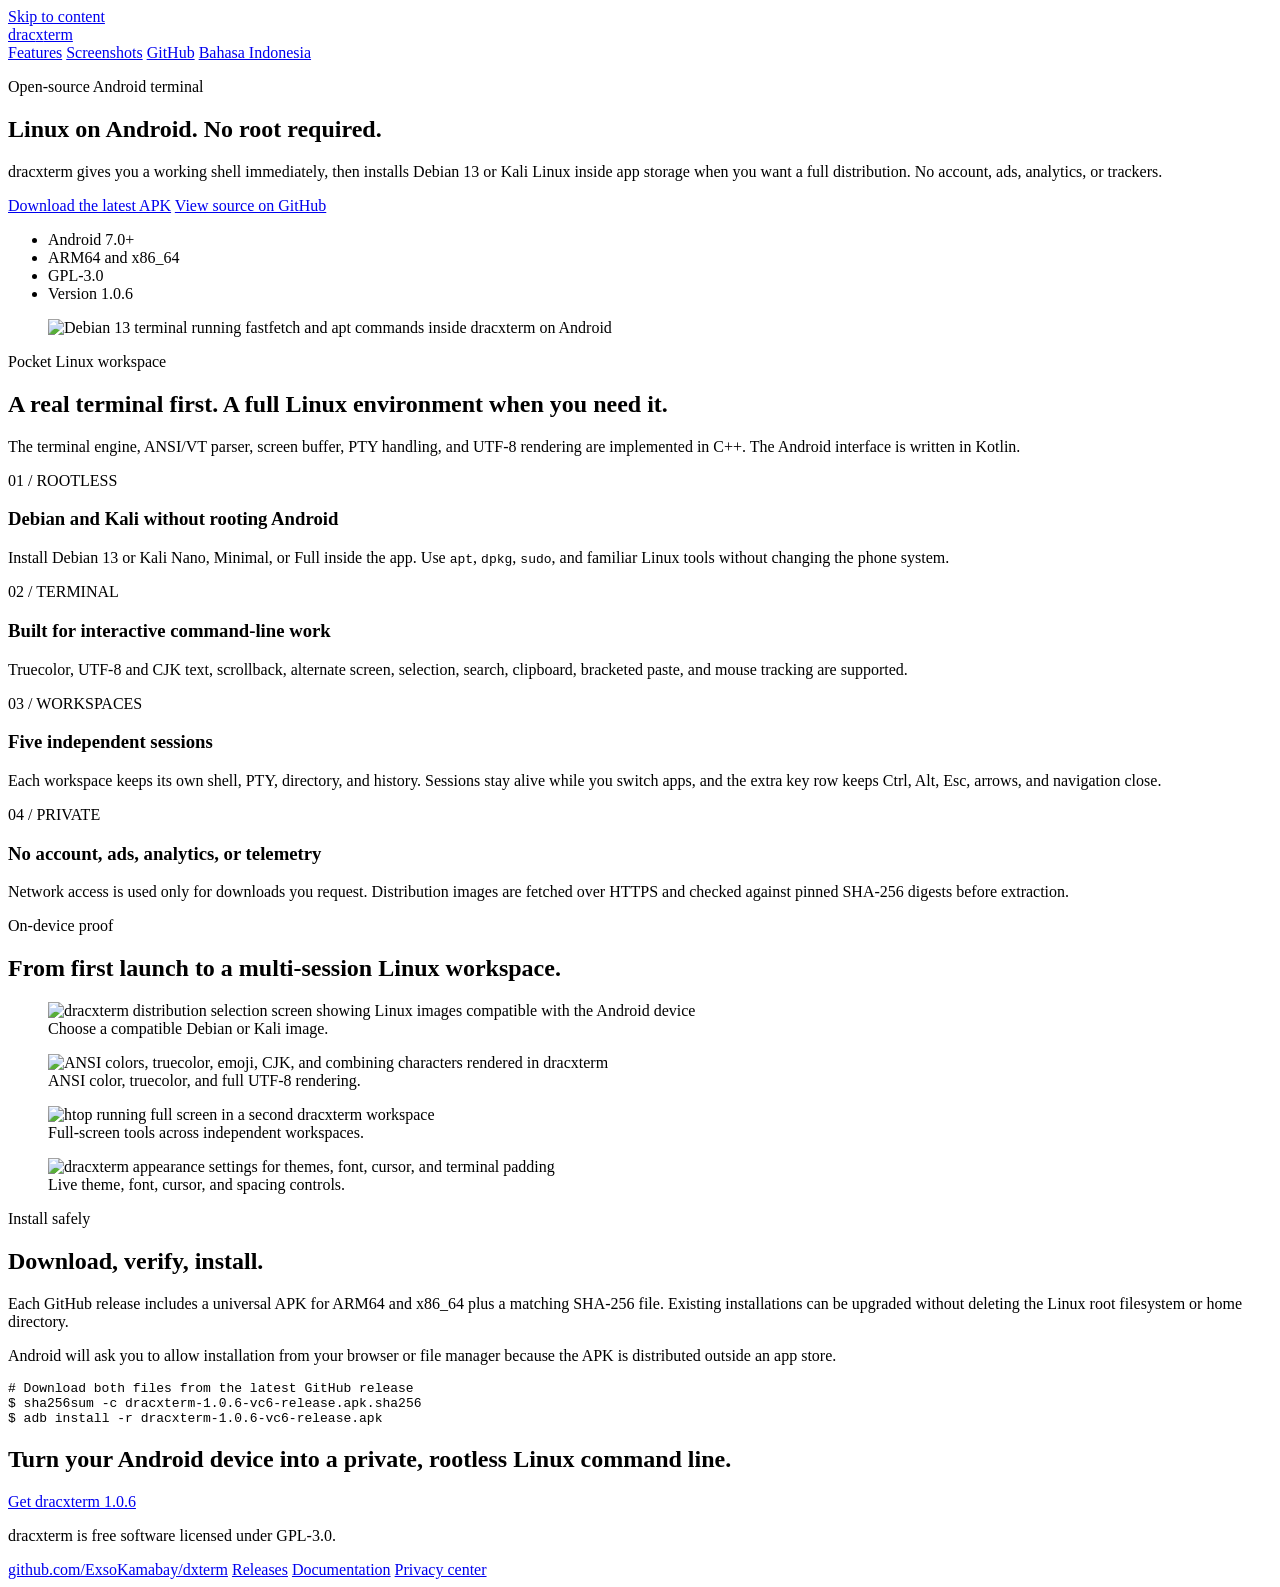
==== dxterm/index.html @ ce6426b6 "Publish dracxterm landing page" ====
<!doctype html>
<html lang="en">
<head>
  <meta charset="utf-8">
  <meta name="viewport" content="width=device-width, initial-scale=1">
  <title>dracxterm (dxterm) — Rootless Linux terminal for Android</title>
  <meta name="description" content="Run Debian 13 or Kali Linux on Android without root. dracxterm is a free, open-source terminal emulator for ARM64 and x86_64, with no ads or tracking.">
  <meta name="robots" content="index,follow,max-image-preview:large,max-snippet:-1,max-video-preview:-1">
  <meta name="theme-color" content="#07100d">
  <link rel="canonical" href="https://exsokamabay.github.io/dxterm/">
  <link rel="alternate" hreflang="en" href="https://exsokamabay.github.io/dxterm/">
  <link rel="alternate" hreflang="id" href="https://exsokamabay.github.io/dxterm/id.html">
  <link rel="alternate" hreflang="x-default" href="https://exsokamabay.github.io/dxterm/">
  <link rel="stylesheet" href="./styles.css">

  <meta property="og:type" content="website">
  <meta property="og:site_name" content="dracxterm">
  <meta property="og:title" content="dracxterm — Linux on Android, no root required">
  <meta property="og:description" content="An open-source Android terminal that runs Debian or Kali in app storage. ARM64 and x86_64, no account, ads, analytics, or trackers.">
  <meta property="og:url" content="https://exsokamabay.github.io/dxterm/">
  <meta property="og:image" content="https://raw.githubusercontent.com/ExsoKamabay/dxterm/main/Screenshot/03-terminal-debian-dracxterm.jpg">
  <meta property="og:image:width" content="1080">
  <meta property="og:image:height" content="2049">
  <meta property="og:image:alt" content="Debian 13 running inside dracxterm on Android">
  <meta name="twitter:card" content="summary_large_image">
  <meta name="twitter:title" content="dracxterm — Rootless Linux terminal for Android">
  <meta name="twitter:description" content="Run Debian or Kali on Android without rooting your phone.">
  <meta name="twitter:image" content="https://raw.githubusercontent.com/ExsoKamabay/dxterm/main/Screenshot/03-terminal-debian-dracxterm.jpg">

  <script type="application/ld+json">
  {
    "@context": "https://schema.org",
    "@type": "SoftwareApplication",
    "name": "dracxterm",
    "alternateName": "dxterm",
    "applicationCategory": "DeveloperApplication",
    "applicationSubCategory": "Terminal emulator and rootless Linux environment",
    "operatingSystem": "Android 7.0 or later",
    "softwareVersion": "1.0.6",
    "description": "Open-source Android terminal emulator that can run Debian 13 and Kali Linux without root on ARM64 and x86_64 devices.",
    "url": "https://exsokamabay.github.io/dxterm/",
    "downloadUrl": "https://github.com/ExsoKamabay/dxterm/releases/latest",
    "codeRepository": "https://github.com/ExsoKamabay/dxterm",
    "license": "https://www.gnu.org/licenses/gpl-3.0.html",
    "image": "https://raw.githubusercontent.com/ExsoKamabay/dxterm/main/Screenshot/03-terminal-debian-dracxterm.jpg",
    "inLanguage": ["en", "id"],
    "offers": {
      "@type": "Offer",
      "price": "0",
      "priceCurrency": "USD"
    }
  }
  </script>
</head>
<body>
  <a class="skip-link" href="#main">Skip to content</a>

  <header class="site-header">
    <nav class="nav wrap" aria-label="Primary navigation">
      <a class="brand" href="./" aria-label="dracxterm home">drac<span>x</span>term</a>
      <div class="nav-links">
        <a class="optional" href="#features">Features</a>
        <a class="optional" href="#screenshots">Screenshots</a>
        <a href="https://github.com/ExsoKamabay/dxterm">GitHub</a>
        <a href="./id.html" lang="id">Bahasa Indonesia</a>
      </div>
    </nav>
  </header>

  <main id="main">
    <section class="hero wrap" aria-labelledby="hero-title">
      <div>
        <p class="eyebrow">Open-source Android terminal</p>
        <h1 id="hero-title">Linux on Android. No root required.</h1>
        <p class="lead">dracxterm gives you a working shell immediately, then installs Debian 13 or Kali Linux inside app storage when you want a full distribution. No account, ads, analytics, or trackers.</p>
        <div class="actions">
          <a class="button" href="https://github.com/ExsoKamabay/dxterm/releases/latest">Download the latest APK</a>
          <a class="button secondary" href="https://github.com/ExsoKamabay/dxterm">View source on GitHub</a>
        </div>
        <ul class="facts" aria-label="Compatibility summary">
          <li>Android 7.0+</li>
          <li>ARM64 and x86_64</li>
          <li>GPL-3.0</li>
          <li>Version 1.0.6</li>
        </ul>
      </div>
      <figure class="phone">
        <img src="https://raw.githubusercontent.com/ExsoKamabay/dxterm/main/Screenshot/03-terminal-debian-dracxterm.jpg" width="1080" height="2049" alt="Debian 13 terminal running fastfetch and apt commands inside dracxterm on Android" fetchpriority="high">
      </figure>
    </section>

    <section class="section" id="features" aria-labelledby="features-title">
      <div class="wrap">
        <div class="section-intro">
          <p class="eyebrow">Pocket Linux workspace</p>
          <h2 id="features-title">A real terminal first. A full Linux environment when you need it.</h2>
          <p>The terminal engine, ANSI/VT parser, screen buffer, PTY handling, and UTF-8 rendering are implemented in C++. The Android interface is written in Kotlin.</p>
        </div>
        <div class="feature-list">
          <article class="feature">
            <span class="feature-index">01 / ROOTLESS</span>
            <h3>Debian and Kali without rooting Android</h3>
            <p>Install Debian 13 or Kali Nano, Minimal, or Full inside the app. Use <code>apt</code>, <code>dpkg</code>, <code>sudo</code>, and familiar Linux tools without changing the phone system.</p>
          </article>
          <article class="feature">
            <span class="feature-index">02 / TERMINAL</span>
            <h3>Built for interactive command-line work</h3>
            <p>Truecolor, UTF-8 and CJK text, scrollback, alternate screen, selection, search, clipboard, bracketed paste, and mouse tracking are supported.</p>
          </article>
          <article class="feature">
            <span class="feature-index">03 / WORKSPACES</span>
            <h3>Five independent sessions</h3>
            <p>Each workspace keeps its own shell, PTY, directory, and history. Sessions stay alive while you switch apps, and the extra key row keeps Ctrl, Alt, Esc, arrows, and navigation close.</p>
          </article>
          <article class="feature">
            <span class="feature-index">04 / PRIVATE</span>
            <h3>No account, ads, analytics, or telemetry</h3>
            <p>Network access is used only for downloads you request. Distribution images are fetched over HTTPS and checked against pinned SHA-256 digests before extraction.</p>
          </article>
        </div>
      </div>
    </section>

    <section class="section" id="screenshots" aria-labelledby="screenshots-title">
      <div class="wrap">
        <div class="section-intro">
          <p class="eyebrow">On-device proof</p>
          <h2 id="screenshots-title">From first launch to a multi-session Linux workspace.</h2>
        </div>
        <div class="gallery">
          <figure class="shot">
            <img src="https://raw.githubusercontent.com/ExsoKamabay/dxterm/main/Screenshot/01-pilih-distro-dracxterm.jpg" width="1080" height="2049" alt="dracxterm distribution selection screen showing Linux images compatible with the Android device">
            <figcaption>Choose a compatible Debian or Kali image.</figcaption>
          </figure>
          <figure class="shot">
            <img src="https://raw.githubusercontent.com/ExsoKamabay/dxterm/main/Screenshot/04-warna-utf8-dracxterm.jpg" width="1080" height="2049" alt="ANSI colors, truecolor, emoji, CJK, and combining characters rendered in dracxterm">
            <figcaption>ANSI color, truecolor, and full UTF-8 rendering.</figcaption>
          </figure>
          <figure class="shot">
            <img src="https://raw.githubusercontent.com/ExsoKamabay/dxterm/main/Screenshot/06-htop-multi-workspace-dracxterm.jpg" width="1080" height="2049" alt="htop running full screen in a second dracxterm workspace">
            <figcaption>Full-screen tools across independent workspaces.</figcaption>
          </figure>
          <figure class="shot">
            <img src="https://raw.githubusercontent.com/ExsoKamabay/dxterm/main/Screenshot/07-xset-appearance-dracxterm.jpg" width="1080" height="2049" alt="dracxterm appearance settings for themes, font, cursor, and terminal padding">
            <figcaption>Live theme, font, cursor, and spacing controls.</figcaption>
          </figure>
        </div>
      </div>
    </section>

    <section class="section" id="install" aria-labelledby="install-title">
      <div class="install wrap">
        <div class="install-copy">
          <p class="eyebrow">Install safely</p>
          <h2 id="install-title">Download, verify, install.</h2>
          <p>Each GitHub release includes a universal APK for ARM64 and x86_64 plus a matching SHA-256 file. Existing installations can be upgraded without deleting the Linux root filesystem or home directory.</p>
          <p class="note">Android will ask you to allow installation from your browser or file manager because the APK is distributed outside an app store.</p>
        </div>
        <pre class="terminal" role="region" aria-label="Installation commands"><span class="comment"># Download both files from the latest GitHub release</span>
<span class="prompt">$</span> sha256sum -c dracxterm-1.0.6-vc6-release.apk.sha256
<span class="prompt">$</span> adb install -r dracxterm-1.0.6-vc6-release.apk</pre>
      </div>
    </section>

    <section class="section">
      <div class="callout wrap">
        <h2>Turn your Android device into a private, rootless Linux command line.</h2>
        <a class="button" href="https://github.com/ExsoKamabay/dxterm/releases/latest">Get dracxterm 1.0.6</a>
      </div>
    </section>
  </main>

  <footer class="site-footer">
    <div class="footer-row wrap">
      <p>dracxterm is free software licensed under GPL-3.0.</p>
      <nav class="footer-links" aria-label="Footer navigation">
        <a href="https://github.com/ExsoKamabay/dxterm">github.com/ExsoKamabay/dxterm</a>
        <a href="https://github.com/ExsoKamabay/dxterm/releases">Releases</a>
        <a href="https://github.com/ExsoKamabay/dxterm/blob/main/README.md">Documentation</a>
        <a href="../">Privacy center</a>
      </nav>
    </div>
  </footer>
</body>
</html>
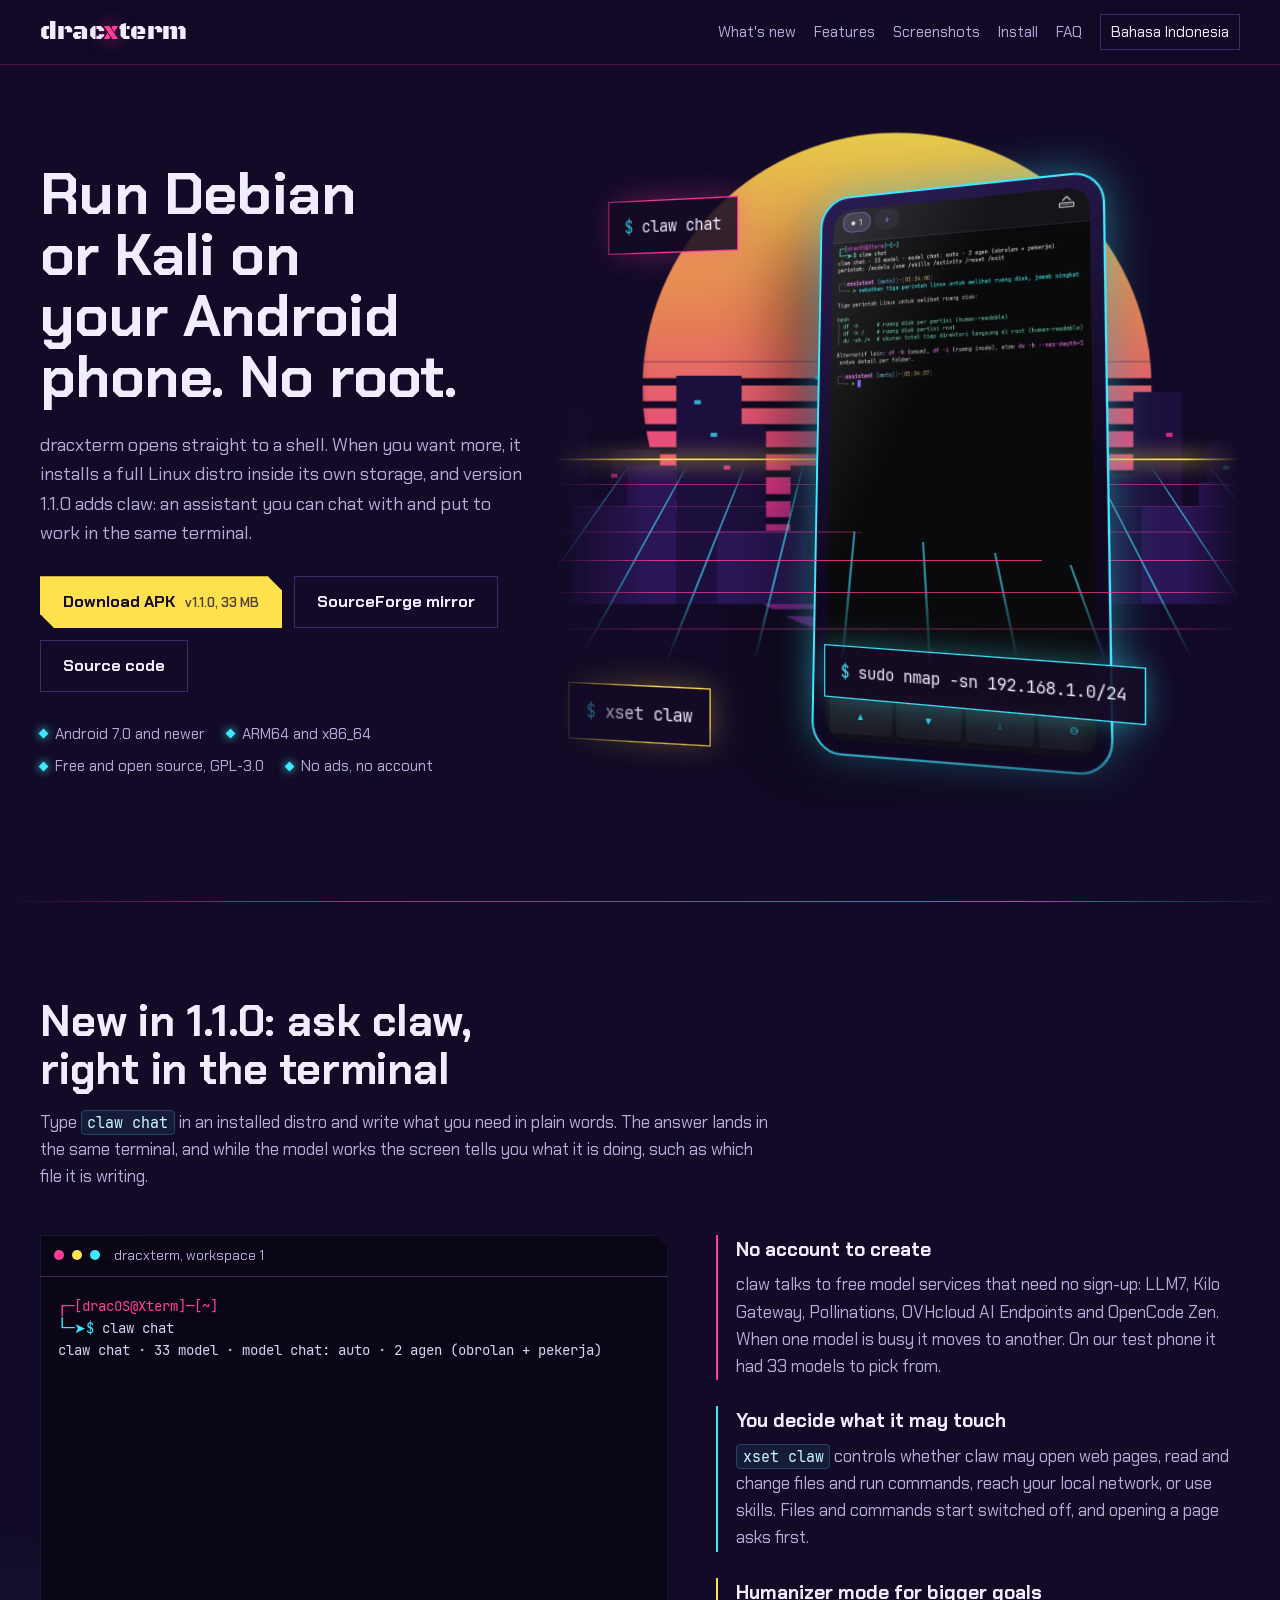
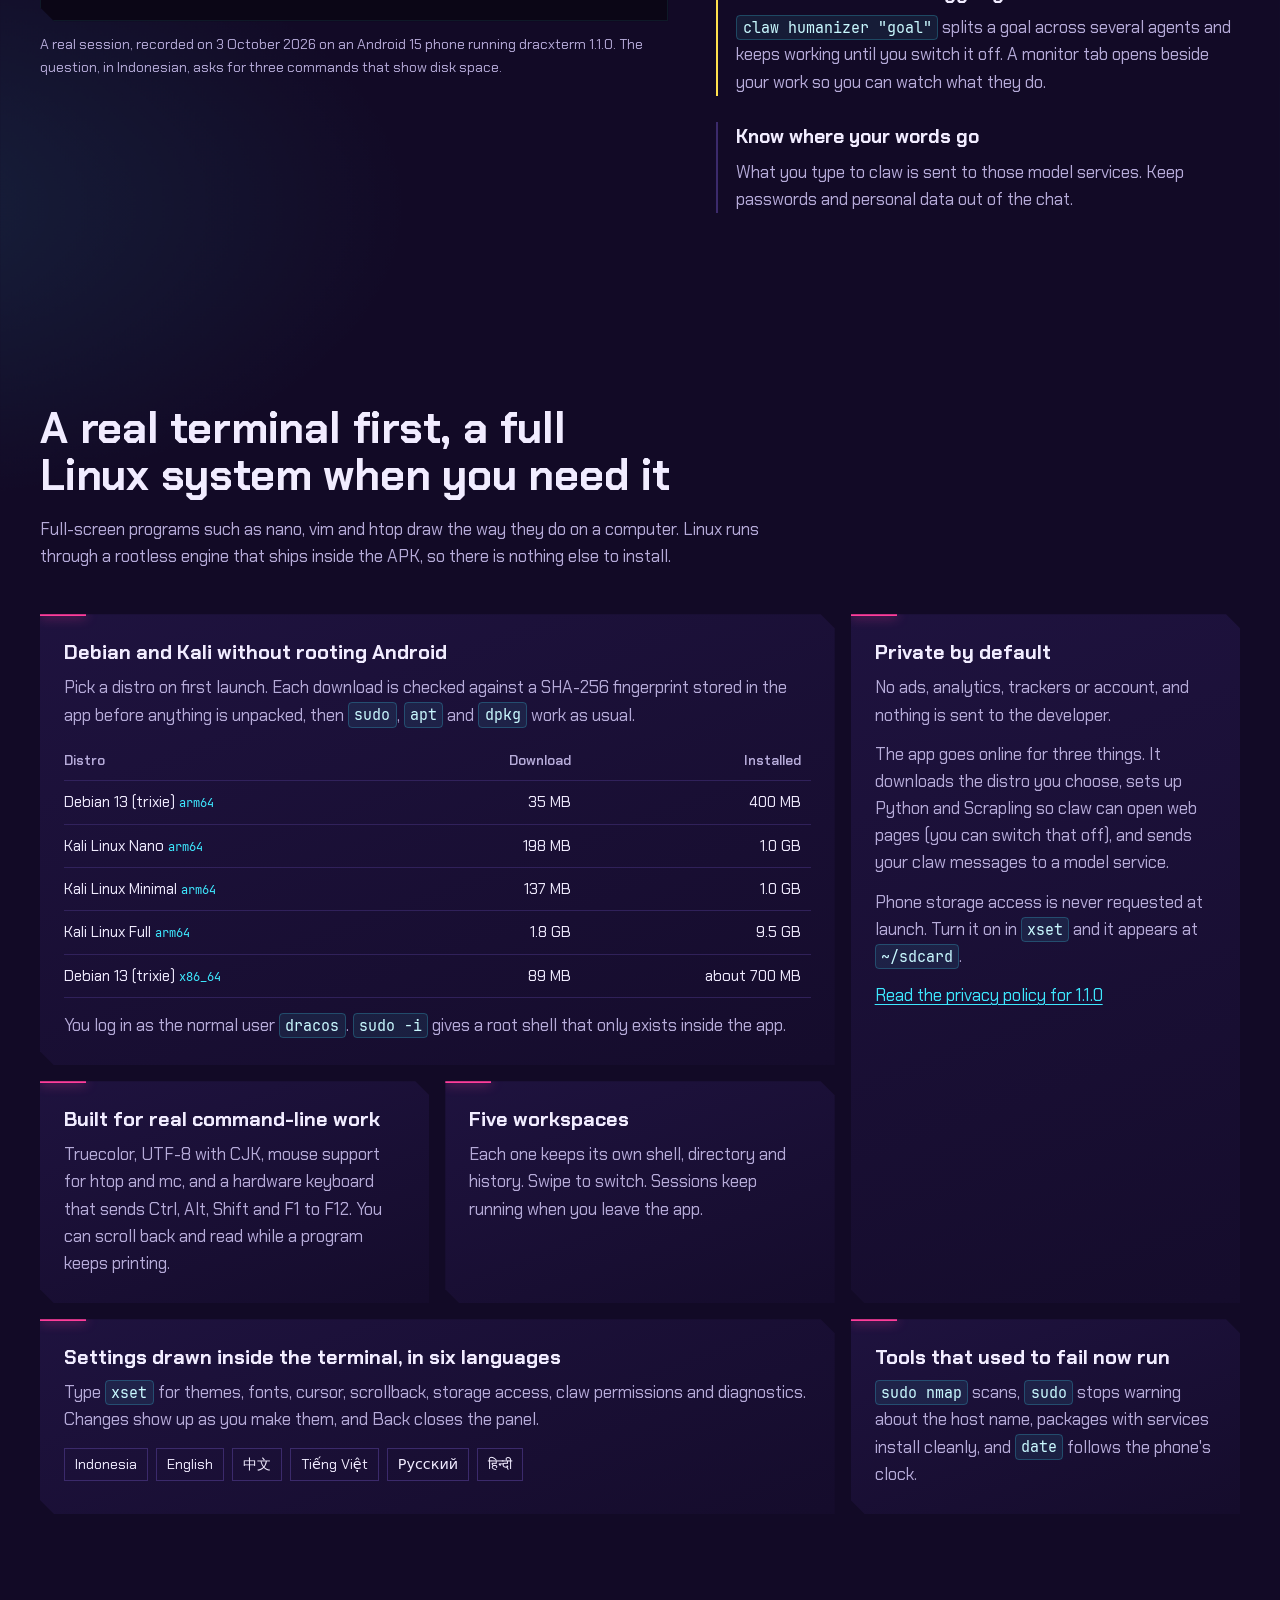
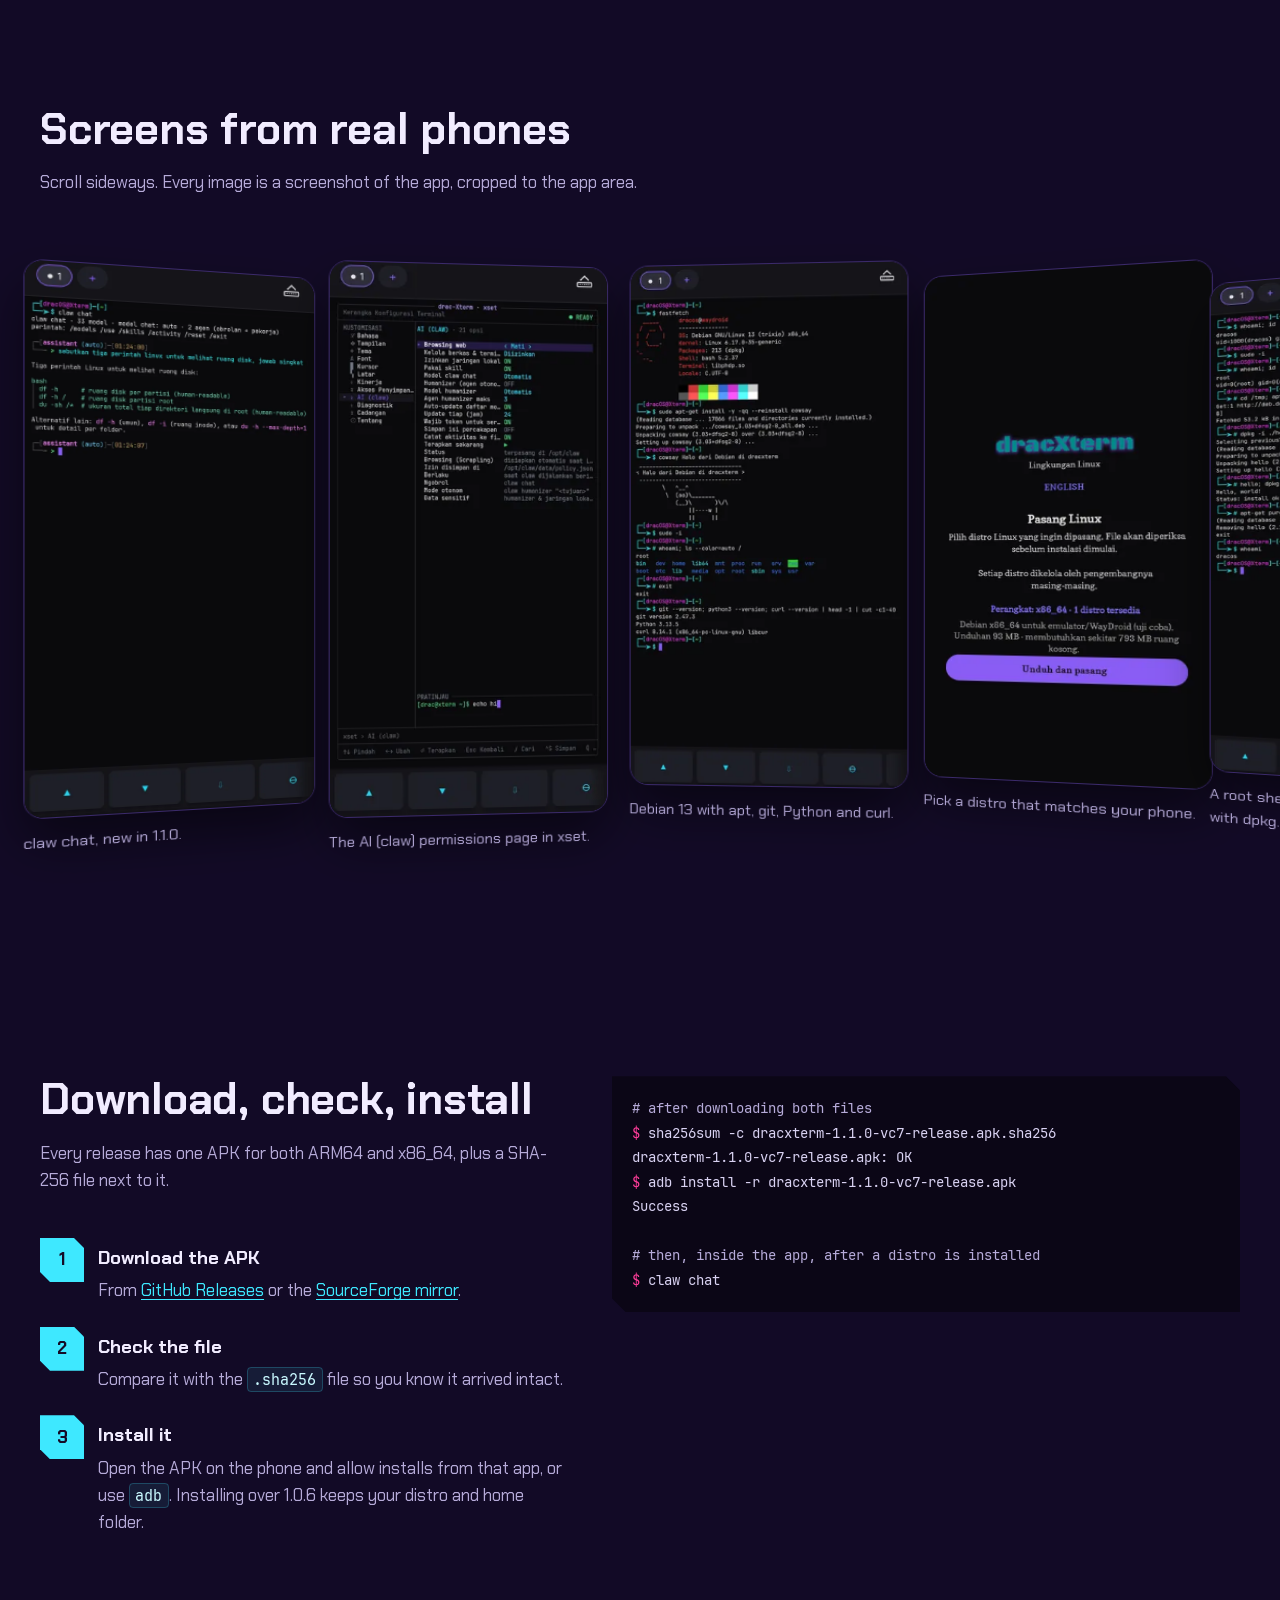
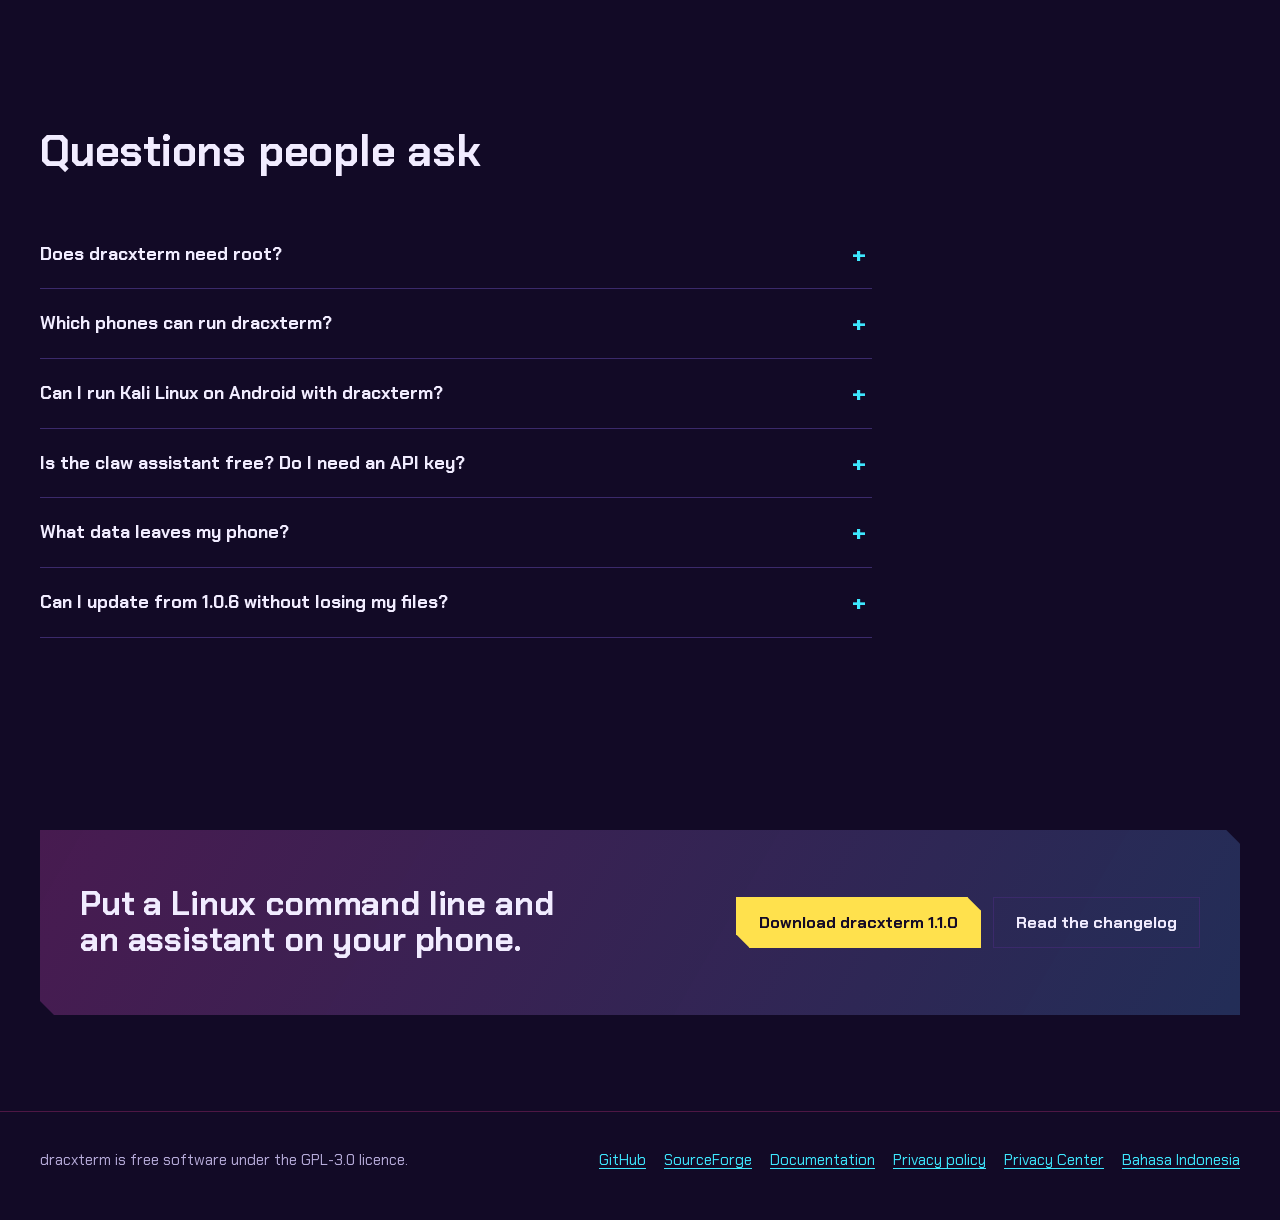
==== commit a1f82faa: "Rebuild the dracxterm landing page for 1.1.0 Covers the claw assistant, serves its images and fonts " ====
--- a/dxterm/index.html
+++ b/dxterm/index.html
@@ -2,53 +2,138 @@
 <html lang="en">
 <head>
   <meta charset="utf-8">
-  <meta name="viewport" content="width=device-width, initial-scale=1">
-  <title>dracxterm (dxterm) — Rootless Linux terminal for Android</title>
-  <meta name="description" content="Run Debian 13 or Kali Linux on Android without root. dracxterm is a free, open-source terminal emulator for ARM64 and x86_64, with no ads or tracking.">
+  <meta name="viewport" content="width=device-width, initial-scale=1, viewport-fit=cover">
+  <title>dracxterm | Linux terminal for Android, no root, with an AI assistant</title>
+  <meta name="description" content="Run Debian or Kali Linux on Android without root. dracxterm 1.1.0 is a free, open-source terminal with a built-in claw assistant, five workspaces, and no ads or tracking.">
+  <meta name="keywords" content="dracxterm, dxterm, Android terminal, Linux on Android, no root, Kali Linux Android, Debian Android, terminal emulator, AI assistant terminal, claw">
+  <meta name="author" content="ExsoKamabay">
   <meta name="robots" content="index,follow,max-image-preview:large,max-snippet:-1,max-video-preview:-1">
-  <meta name="theme-color" content="#07100d">
+  <meta name="theme-color" content="#120a26">
+  <meta name="color-scheme" content="dark">
   <link rel="canonical" href="https://exsokamabay.github.io/dxterm/">
   <link rel="alternate" hreflang="en" href="https://exsokamabay.github.io/dxterm/">
   <link rel="alternate" hreflang="id" href="https://exsokamabay.github.io/dxterm/id.html">
   <link rel="alternate" hreflang="x-default" href="https://exsokamabay.github.io/dxterm/">
+  <link rel="icon" type="image/png" sizes="48x48" href="./favicon-48.png">
+  <link rel="icon" type="image/png" sizes="192x192" href="./icon-192.png">
+  <link rel="apple-touch-icon" href="./apple-touch-icon.png">
+
+  <link rel="preload" as="font" type="font/woff2" href="./fonts/chakra-petch-700-latin.woff2" crossorigin>
+  <link rel="preload" as="font" type="font/woff2" href="./fonts/chakra-petch-400-latin.woff2" crossorigin>
+  <link rel="preload" as="image" href="./img/claw-chat-720.webp" type="image/webp">
   <link rel="stylesheet" href="./styles.css">
 
   <meta property="og:type" content="website">
   <meta property="og:site_name" content="dracxterm">
-  <meta property="og:title" content="dracxterm — Linux on Android, no root required">
-  <meta property="og:description" content="An open-source Android terminal that runs Debian or Kali in app storage. ARM64 and x86_64, no account, ads, analytics, or trackers.">
+  <meta property="og:locale" content="en_US">
+  <meta property="og:locale:alternate" content="id_ID">
+  <meta property="og:title" content="dracxterm: Linux on Android, no root, with the claw assistant">
+  <meta property="og:description" content="A free, open-source Android terminal that runs Debian or Kali in app storage. Version 1.1.0 adds claw, an assistant you can chat with in the terminal.">
   <meta property="og:url" content="https://exsokamabay.github.io/dxterm/">
-  <meta property="og:image" content="https://raw.githubusercontent.com/ExsoKamabay/dxterm/main/Screenshot/03-terminal-debian-dracxterm.jpg">
-  <meta property="og:image:width" content="1080">
-  <meta property="og:image:height" content="2049">
-  <meta property="og:image:alt" content="Debian 13 running inside dracxterm on Android">
+  <meta property="og:image" content="https://exsokamabay.github.io/dxterm/og-image.png">
+  <meta property="og:image:type" content="image/png">
+  <meta property="og:image:width" content="1200">
+  <meta property="og:image:height" content="630">
+  <meta property="og:image:alt" content="dracxterm wordmark next to a phone running claw chat">
   <meta name="twitter:card" content="summary_large_image">
-  <meta name="twitter:title" content="dracxterm — Rootless Linux terminal for Android">
-  <meta name="twitter:description" content="Run Debian or Kali on Android without rooting your phone.">
-  <meta name="twitter:image" content="https://raw.githubusercontent.com/ExsoKamabay/dxterm/main/Screenshot/03-terminal-debian-dracxterm.jpg">
+  <meta name="twitter:title" content="dracxterm: Linux terminal for Android, no root">
+  <meta name="twitter:description" content="Run Debian or Kali on Android without rooting your phone, and ask the built-in claw assistant.">
+  <meta name="twitter:image" content="https://exsokamabay.github.io/dxterm/og-image.png">
+  <meta name="twitter:image:alt" content="dracxterm wordmark next to a phone running claw chat">
 
   <script type="application/ld+json">
   {
     "@context": "https://schema.org",
-    "@type": "SoftwareApplication",
-    "name": "dracxterm",
-    "alternateName": "dxterm",
-    "applicationCategory": "DeveloperApplication",
-    "applicationSubCategory": "Terminal emulator and rootless Linux environment",
-    "operatingSystem": "Android 7.0 or later",
-    "softwareVersion": "1.0.6",
-    "description": "Open-source Android terminal emulator that can run Debian 13 and Kali Linux without root on ARM64 and x86_64 devices.",
-    "url": "https://exsokamabay.github.io/dxterm/",
-    "downloadUrl": "https://github.com/ExsoKamabay/dxterm/releases/latest",
-    "codeRepository": "https://github.com/ExsoKamabay/dxterm",
-    "license": "https://www.gnu.org/licenses/gpl-3.0.html",
-    "image": "https://raw.githubusercontent.com/ExsoKamabay/dxterm/main/Screenshot/03-terminal-debian-dracxterm.jpg",
-    "inLanguage": ["en", "id"],
-    "offers": {
-      "@type": "Offer",
-      "price": "0",
-      "priceCurrency": "USD"
-    }
+    "@graph": [
+      {
+        "@type": "WebSite",
+        "@id": "https://exsokamabay.github.io/#website",
+        "url": "https://exsokamabay.github.io/",
+        "name": "ExsoKamabay",
+        "inLanguage": ["en", "id"]
+      },
+      {
+        "@type": "WebPage",
+        "@id": "https://exsokamabay.github.io/dxterm/#webpage",
+        "url": "https://exsokamabay.github.io/dxterm/",
+        "name": "dracxterm | Linux terminal for Android, no root, with an AI assistant",
+        "isPartOf": { "@id": "https://exsokamabay.github.io/#website" },
+        "about": { "@id": "https://exsokamabay.github.io/dxterm/#app" },
+        "primaryImageOfPage": "https://exsokamabay.github.io/dxterm/og-image.png",
+        "inLanguage": "en",
+        "dateModified": "2026-10-03",
+        "breadcrumb": { "@id": "https://exsokamabay.github.io/dxterm/#breadcrumb" }
+      },
+      {
+        "@type": "BreadcrumbList",
+        "@id": "https://exsokamabay.github.io/dxterm/#breadcrumb",
+        "itemListElement": [
+          { "@type": "ListItem", "position": 1, "name": "ExsoKamabay", "item": "https://exsokamabay.github.io/" },
+          { "@type": "ListItem", "position": 2, "name": "dracxterm", "item": "https://exsokamabay.github.io/dxterm/" }
+        ]
+      },
+      {
+        "@type": "MobileApplication",
+        "@id": "https://exsokamabay.github.io/dxterm/#app",
+        "name": "dracxterm",
+        "alternateName": ["dxterm", "drac-Xterm"],
+        "description": "Open-source Android terminal emulator that runs Debian 13 and Kali Linux without root on ARM64 and x86_64 devices, with the built-in claw assistant.",
+        "applicationCategory": "DeveloperApplication",
+        "applicationSubCategory": "Terminal emulator and rootless Linux environment",
+        "operatingSystem": "Android 7.0 or later",
+        "processorRequirements": "arm64-v8a or x86_64",
+        "softwareVersion": "1.1.0",
+        "fileSize": "33 MB",
+        "datePublished": "2026-10-03",
+        "url": "https://exsokamabay.github.io/dxterm/",
+        "downloadUrl": "https://github.com/ExsoKamabay/dxterm/releases/latest",
+        "installUrl": "https://github.com/ExsoKamabay/dxterm/releases/latest",
+        "releaseNotes": "https://github.com/ExsoKamabay/dxterm/releases/tag/v1.1.0",
+        "codeRepository": "https://github.com/ExsoKamabay/dxterm",
+        "license": "https://www.gnu.org/licenses/gpl-3.0.html",
+        "isAccessibleForFree": true,
+        "image": "https://exsokamabay.github.io/dxterm/icon-512.png",
+        "screenshot": [
+          "https://exsokamabay.github.io/dxterm/img/claw-chat-720.webp",
+          "https://exsokamabay.github.io/dxterm/img/xset-claw-720.webp",
+          "https://exsokamabay.github.io/dxterm/img/debian-terminal-720.webp",
+          "https://exsokamabay.github.io/dxterm/img/pick-distro-720.webp"
+        ],
+        "featureList": [
+          "Debian 13 and Kali Linux (Nano, Minimal, Full) without root",
+          "claw assistant: chat and give tasks in the terminal using free model services",
+          "Up to five workspaces, each with its own shell",
+          "Truecolor, UTF-8 and CJK text, mouse support, hardware keyboard with Ctrl, Alt and F-keys",
+          "xset settings drawn inside the terminal, in six languages",
+          "No ads, analytics, trackers, or account"
+        ],
+        "inLanguage": ["en", "id"],
+        "offers": { "@type": "Offer", "price": "0", "priceCurrency": "USD" },
+        "author": { "@type": "Person", "name": "ExsoKamabay", "url": "https://github.com/ExsoKamabay" },
+        "sameAs": [
+          "https://github.com/ExsoKamabay/dxterm",
+          "https://sourceforge.net/projects/dxterm/"
+        ]
+      },
+      {
+        "@type": "FAQPage",
+        "@id": "https://exsokamabay.github.io/dxterm/#faq",
+        "mainEntity": [
+          { "@type": "Question", "name": "Does dracxterm need root?",
+            "acceptedAnswer": { "@type": "Answer", "text": "No. Linux runs inside the app's own storage through a rootless engine. The root account you see inside the distro is simulated and only applies there." } },
+          { "@type": "Question", "name": "Which phones can run dracxterm?",
+            "acceptedAnswer": { "@type": "Answer", "text": "Android 7.0 or newer on a 64-bit ARM (arm64-v8a) or x86_64 processor, which covers most phones plus emulators, WayDroid and ChromeOS. 32-bit devices are not supported." } },
+          { "@type": "Question", "name": "Can I run Kali Linux on Android with dracxterm?",
+            "acceptedAnswer": { "@type": "Answer", "text": "Yes. Kali Nano, Kali Minimal and Kali Full are in the catalogue for ARM64. Kali Full needs about 9.5 GB once installed. nmap works with connect scans; options that need raw sockets, such as -sS and -O, are not available." } },
+          { "@type": "Question", "name": "Is the claw assistant free? Do I need an API key?",
+            "acceptedAnswer": { "@type": "Answer", "text": "claw uses free model services that work without an account, so no key is needed. If you have a key for Groq, OpenRouter, Google AI Studio, Cerebras or NVIDIA, set it and those models join the pool. Free services can be busy or change without notice." } },
+          { "@type": "Question", "name": "What data leaves my phone?",
+            "acceptedAnswer": { "@type": "Answer", "text": "There are no analytics, ads or trackers, and nothing is sent to the developer. The app goes online to download the distro you pick and to set up Python and Scrapling for claw's web browsing, which you can switch off. When you use claw, your messages go to a model service." } },
+          { "@type": "Question", "name": "Can I update from 1.0.6 without losing my files?",
+            "acceptedAnswer": { "@type": "Answer", "text": "Yes. Version 1.1.0 is signed with the same key, so it installs over 1.0.6 and keeps your distro and home folder." } }
+        ]
+      }
+    ]
   }
   </script>
 </head>
@@ -56,130 +141,279 @@
   <a class="skip-link" href="#main">Skip to content</a>
 
   <header class="site-header">
-    <nav class="nav wrap" aria-label="Primary navigation">
+    <nav class="nav wrap" aria-label="Primary">
       <a class="brand" href="./" aria-label="dracxterm home">drac<span>x</span>term</a>
       <div class="nav-links">
+        <a class="optional" href="#claw">What's new</a>
         <a class="optional" href="#features">Features</a>
         <a class="optional" href="#screenshots">Screenshots</a>
-        <a href="https://github.com/ExsoKamabay/dxterm">GitHub</a>
-        <a href="./id.html" lang="id">Bahasa Indonesia</a>
+        <a class="optional" href="#install">Install</a>
+        <a class="optional" href="#faq">FAQ</a>
+        <a class="lang" href="./id.html" hreflang="id" lang="id">Bahasa Indonesia</a>
       </div>
     </nav>
   </header>
 
   <main id="main">
     <section class="hero wrap" aria-labelledby="hero-title">
-      <div>
-        <p class="eyebrow">Open-source Android terminal</p>
-        <h1 id="hero-title">Linux on Android. No root required.</h1>
-        <p class="lead">dracxterm gives you a working shell immediately, then installs Debian 13 or Kali Linux inside app storage when you want a full distribution. No account, ads, analytics, or trackers.</p>
+      <div class="hero-copy">
+        <h1 id="hero-title">Run Debian or Kali on your Android phone. No root.</h1>
+        <p class="lead">dracxterm opens straight to a shell. When you want more, it installs a full Linux distro inside its own storage, and version 1.1.0 adds claw: an assistant you can chat with and put to work in the same terminal.</p>
         <div class="actions">
-          <a class="button" href="https://github.com/ExsoKamabay/dxterm/releases/latest">Download the latest APK</a>
-          <a class="button secondary" href="https://github.com/ExsoKamabay/dxterm">View source on GitHub</a>
-        </div>
-        <ul class="facts" aria-label="Compatibility summary">
-          <li>Android 7.0+</li>
+          <a class="btn btn-primary cut" href="https://github.com/ExsoKamabay/dxterm/releases/latest">Download APK <small>v1.1.0, 33 MB</small></a>
+          <a class="btn cut" href="https://sourceforge.net/projects/dxterm/files/">SourceForge mirror</a>
+          <a class="btn cut" href="https://github.com/ExsoKamabay/dxterm">Source code</a>
+        </div>
+        <ul class="specs" aria-label="Requirements">
+          <li>Android 7.0 and newer</li>
           <li>ARM64 and x86_64</li>
-          <li>GPL-3.0</li>
-          <li>Version 1.0.6</li>
+          <li>Free and open source, GPL-3.0</li>
+          <li>No ads, no account</li>
         </ul>
       </div>
-      <figure class="phone">
-        <img src="https://raw.githubusercontent.com/ExsoKamabay/dxterm/main/Screenshot/03-terminal-debian-dracxterm.jpg" width="1080" height="2049" alt="Debian 13 terminal running fastfetch and apt commands inside dracxterm on Android" fetchpriority="high">
-      </figure>
+
+      <div class="scene">
+        <div class="stage">
+          <div class="layer sun" aria-hidden="true"></div>
+          <div class="layer city" aria-hidden="true">
+            <svg viewBox="0 0 1200 400" preserveAspectRatio="xMidYMax slice" role="presentation">
+              <g fill="#1d0f3d">
+                <path d="M0 400V250h60v-60h40v80h50V160h70v110h30V210h60v190zM330 400V120h80v60h30v220zM470 400V230h50V90h90v140h40v170zM680 400V180h60v-50h50v270zM820 400V240h70V140h60v260zM980 400V200h50v-60h70v260zM1120 400V230h80v170z"/>
+              </g>
+              <g fill="#2a1656">
+                <path d="M20 400V300h90v-40h60v140zM200 400V280h70v-50h60v170zM380 400V310h110v90zM540 400V270h90v-60h40v190zM720 400V300h80v-40h50v140zM900 400V280h70v-30h80v150zM1080 400V310h120v90z"/>
+              </g>
+              <g fill="#3ee8ff" opacity=".75">
+                <rect x="352" y="150" width="8" height="5"/><rect x="372" y="190" width="8" height="5"/><rect x="500" y="120" width="8" height="5"/>
+                <rect x="560" y="160" width="8" height="5"/><rect x="700" y="210" width="8" height="5"/><rect x="845" y="170" width="8" height="5"/>
+                <rect x="1000" y="230" width="8" height="5"/><rect x="130" y="190" width="8" height="5"/>
+              </g>
+              <g fill="#ff3d9a" opacity=".8">
+                <rect x="388" y="230" width="8" height="5"/><rect x="590" y="110" width="8" height="5"/><rect x="760" y="160" width="8" height="5"/>
+                <rect x="930" y="190" width="8" height="5"/><rect x="1060" y="170" width="8" height="5"/><rect x="250" y="240" width="8" height="5"/>
+              </g>
+            </svg>
+          </div>
+          <div class="layer horizon" aria-hidden="true"></div>
+          <div class="layer floor" aria-hidden="true"></div>
+          <div class="layer chip chip-a cut" aria-hidden="true"><b>$</b> claw chat</div>
+          <div class="layer chip chip-b cut" aria-hidden="true"><b>$</b> sudo nmap -sn 192.168.1.0/24</div>
+          <div class="layer chip chip-c cut" aria-hidden="true"><b>$</b> xset claw</div>
+          <figure class="layer phone">
+            <div class="phone-frame">
+              <img src="./img/claw-chat-720.webp" srcset="./img/claw-chat-360.webp 360w, ./img/claw-chat-720.webp 720w" sizes="(max-width: 560px) 58vw, 300px" width="720" height="1440" alt="claw chat in dracxterm on an Android phone, answering a question about disk space commands" fetchpriority="high">
+            </div>
+          </figure>
+        </div>
+      </div>
+    </section>
+
+    <hr class="rule">
+
+    <section class="section" id="claw" aria-labelledby="claw-title">
+      <div class="wrap">
+        <div class="section-head">
+          <h2 id="claw-title">New in 1.1.0: ask claw, right in the terminal</h2>
+          <p>Type <code>claw chat</code> in an installed distro and write what you need in plain words. The answer lands in the same terminal, and while the model works the screen tells you what it is doing, such as which file it is writing.</p>
+        </div>
+        <div class="claw">
+          <div>
+            <div class="term cut">
+              <div class="term-bar" aria-hidden="true"><i></i><i></i><i></i><span>dracxterm, workspace 1</span></div>
+              <pre data-replay="replay-en" aria-label="Recorded claw chat session"><span class="p">┌─[dracOS@Xterm]─[~]</span>
+<span class="c">└─➤$</span> claw chat
+claw chat · 33 model · model chat: auto · 2 agen (obrolan + pekerja)
+perintah: /models /use /skills /activity /reset /exit
+
+<span class="m">┌[</span><span class="p">assistant</span> <span class="c">(auto)</span><span class="m">]─[</span><span class="y">01:24:00</span><span class="m">]</span>
+<span class="m">└─</span> <span class="g">&gt;</span> <span class="c">sebutkan tiga perintah linux untuk melihat ruang disk, jawab singkat</span>
+
+Tiga perintah Linux untuk melihat ruang disk:
+
+<span class="g">  df -h      # ruang disk per partisi (human-readable)
+  df -h /    # ruang disk partisi root
+  du -sh /*  # ukuran total tiap direktori langsung di root</span>
+
+Alternatif lain: <span class="p">df -h</span> (umum), <span class="p">df -i</span> (ruang inode), atau <span class="p">du -h --max-depth=1</span> untuk detail per folder.</pre>
+              <template id="replay-en">
+                <span data-line="typed" data-text="claw chat"><span class="p">┌─[dracOS@Xterm]─[~]</span>
+<span class="c">└─➤$</span> </span>
+                <span data-line="out" data-pause="400">claw chat · 33 model · model chat: auto · 2 agen (obrolan + pekerja)</span>
+                <span data-line="out">perintah: /models /use /skills /activity /reset /exit</span>
+                <span data-line="out"></span>
+                <span data-line="typed" data-text="sebutkan tiga perintah linux untuk melihat ruang disk, jawab singkat"><span class="m">┌[</span><span class="p">assistant</span> <span class="c">(auto)</span><span class="m">]─[</span><span class="y">01:24:00</span><span class="m">]</span>
+<span class="m">└─</span> <span class="g">&gt;</span> </span>
+                <span data-line="out" data-pause="1400"></span>
+                <span data-line="out">Tiga perintah Linux untuk melihat ruang disk:</span>
+                <span data-line="out"></span>
+                <span data-line="out" class="g">  df -h      # ruang disk per partisi (human-readable)</span>
+                <span data-line="out" class="g">  df -h /    # ruang disk partisi root</span>
+                <span data-line="out" class="g">  du -sh /*  # ukuran total tiap direktori langsung di root</span>
+                <span data-line="out"></span>
+                <span data-line="out">Alternatif lain: <span class="p">df -h</span> (umum), <span class="p">df -i</span> (ruang inode), atau <span class="p">du -h --max-depth=1</span> untuk detail per folder.</span>
+              </template>
+            </div>
+            <p class="term-note">A real session, recorded on 3 October 2026 on an Android 15 phone running dracxterm 1.1.0. The question, in Indonesian, asks for three commands that show disk space.</p>
+          </div>
+          <ul class="points">
+            <li>
+              <h3>No account to create</h3>
+              <p>claw talks to free model services that need no sign-up: LLM7, Kilo Gateway, Pollinations, OVHcloud AI Endpoints and OpenCode Zen. When one model is busy it moves to another. On our test phone it had 33 models to pick from.</p>
+            </li>
+            <li>
+              <h3>You decide what it may touch</h3>
+              <p><code>xset claw</code> controls whether claw may open web pages, read and change files and run commands, reach your local network, or use skills. Files and commands start switched off, and opening a page asks first.</p>
+            </li>
+            <li>
+              <h3>Humanizer mode for bigger goals</h3>
+              <p><code>claw humanizer "goal"</code> splits a goal across several agents and keeps working until you switch it off. A monitor tab opens beside your work so you can watch what they do.</p>
+            </li>
+            <li>
+              <h3>Know where your words go</h3>
+              <p>What you type to claw is sent to those model services. Keep passwords and personal data out of the chat.</p>
+            </li>
+          </ul>
+        </div>
+      </div>
     </section>
 
     <section class="section" id="features" aria-labelledby="features-title">
       <div class="wrap">
-        <div class="section-intro">
-          <p class="eyebrow">Pocket Linux workspace</p>
-          <h2 id="features-title">A real terminal first. A full Linux environment when you need it.</h2>
-          <p>The terminal engine, ANSI/VT parser, screen buffer, PTY handling, and UTF-8 rendering are implemented in C++. The Android interface is written in Kotlin.</p>
-        </div>
-        <div class="feature-list">
-          <article class="feature">
-            <span class="feature-index">01 / ROOTLESS</span>
+        <div class="section-head">
+          <h2 id="features-title">A real terminal first, a full Linux system when you need it</h2>
+          <p>Full-screen programs such as nano, vim and htop draw the way they do on a computer. Linux runs through a rootless engine that ships inside the APK, so there is nothing else to install.</p>
+        </div>
+        <div class="grid">
+          <article class="panel panel-wide cut">
             <h3>Debian and Kali without rooting Android</h3>
-            <p>Install Debian 13 or Kali Nano, Minimal, or Full inside the app. Use <code>apt</code>, <code>dpkg</code>, <code>sudo</code>, and familiar Linux tools without changing the phone system.</p>
-          </article>
-          <article class="feature">
-            <span class="feature-index">02 / TERMINAL</span>
-            <h3>Built for interactive command-line work</h3>
-            <p>Truecolor, UTF-8 and CJK text, scrollback, alternate screen, selection, search, clipboard, bracketed paste, and mouse tracking are supported.</p>
-          </article>
-          <article class="feature">
-            <span class="feature-index">03 / WORKSPACES</span>
-            <h3>Five independent sessions</h3>
-            <p>Each workspace keeps its own shell, PTY, directory, and history. Sessions stay alive while you switch apps, and the extra key row keeps Ctrl, Alt, Esc, arrows, and navigation close.</p>
-          </article>
-          <article class="feature">
-            <span class="feature-index">04 / PRIVATE</span>
-            <h3>No account, ads, analytics, or telemetry</h3>
-            <p>Network access is used only for downloads you request. Distribution images are fetched over HTTPS and checked against pinned SHA-256 digests before extraction.</p>
-          </article>
-        </div>
-      </div>
-    </section>
-
-    <section class="section" id="screenshots" aria-labelledby="screenshots-title">
+            <p>Pick a distro on first launch. Each download is checked against a SHA-256 fingerprint stored in the app before anything is unpacked, then <code>sudo</code>, <code>apt</code> and <code>dpkg</code> work as usual.</p>
+            <table class="distros">
+              <caption class="sr-only">Distributions in the catalogue</caption>
+              <thead><tr><th scope="col">Distro</th><th scope="col">Download</th><th scope="col">Installed</th></tr></thead>
+              <tbody>
+                <tr><td>Debian 13 (trixie) <span class="arch">arm64</span></td><td>35 MB</td><td>400 MB</td></tr>
+                <tr><td>Kali Linux Nano <span class="arch">arm64</span></td><td>198 MB</td><td>1.0 GB</td></tr>
+                <tr><td>Kali Linux Minimal <span class="arch">arm64</span></td><td>137 MB</td><td>1.0 GB</td></tr>
+                <tr><td>Kali Linux Full <span class="arch">arm64</span></td><td>1.8 GB</td><td>9.5 GB</td></tr>
+                <tr><td>Debian 13 (trixie) <span class="arch">x86_64</span></td><td>89 MB</td><td>about 700 MB</td></tr>
+              </tbody>
+            </table>
+            <p>You log in as the normal user <code>dracos</code>. <code>sudo -i</code> gives a root shell that only exists inside the app.</p>
+          </article>
+          <article class="panel panel-tall cut">
+            <h3>Private by default</h3>
+            <p>No ads, analytics, trackers or account, and nothing is sent to the developer.</p>
+            <p>The app goes online for three things. It downloads the distro you choose, sets up Python and Scrapling so claw can open web pages (you can switch that off), and sends your claw messages to a model service.</p>
+            <p>Phone storage access is never requested at launch. Turn it on in <code>xset</code> and it appears at <code>~/sdcard</code>.</p>
+            <p><a href="../Privacy-Policy/dracxterm/dracxterm-v1.1.0.html">Read the privacy policy for 1.1.0</a></p>
+          </article>
+          <article class="panel panel-third cut">
+            <h3>Built for real command-line work</h3>
+            <p>Truecolor, UTF-8 with CJK, mouse support for htop and mc, and a hardware keyboard that sends Ctrl, Alt, Shift and F1 to F12. You can scroll back and read while a program keeps printing.</p>
+          </article>
+          <article class="panel panel-third cut">
+            <h3>Five workspaces</h3>
+            <p>Each one keeps its own shell, directory and history. Swipe to switch. Sessions keep running when you leave the app.</p>
+          </article>
+          <article class="panel panel-wide cut">
+            <h3>Settings drawn inside the terminal, in six languages</h3>
+            <p>Type <code>xset</code> for themes, fonts, cursor, scrollback, storage access, claw permissions and diagnostics. Changes show up as you make them, and Back closes the panel.</p>
+            <ul class="langs" aria-label="xset languages">
+              <li lang="id">Indonesia</li><li lang="en">English</li><li lang="zh">中文</li><li lang="vi">Tiếng Việt</li><li lang="ru">Русский</li><li lang="hi">हिन्दी</li>
+            </ul>
+          </article>
+          <article class="panel panel-third cut">
+            <h3>Tools that used to fail now run</h3>
+            <p><code>sudo nmap</code> scans, <code>sudo</code> stops warning about the host name, packages with services install cleanly, and <code>date</code> follows the phone's clock.</p>
+          </article>
+        </div>
+      </div>
+    </section>
+
+    <section class="section" id="screenshots" aria-labelledby="shots-title">
       <div class="wrap">
-        <div class="section-intro">
-          <p class="eyebrow">On-device proof</p>
-          <h2 id="screenshots-title">From first launch to a multi-session Linux workspace.</h2>
-        </div>
-        <div class="gallery">
-          <figure class="shot">
-            <img src="https://raw.githubusercontent.com/ExsoKamabay/dxterm/main/Screenshot/01-pilih-distro-dracxterm.jpg" width="1080" height="2049" alt="dracxterm distribution selection screen showing Linux images compatible with the Android device">
-            <figcaption>Choose a compatible Debian or Kali image.</figcaption>
-          </figure>
-          <figure class="shot">
-            <img src="https://raw.githubusercontent.com/ExsoKamabay/dxterm/main/Screenshot/04-warna-utf8-dracxterm.jpg" width="1080" height="2049" alt="ANSI colors, truecolor, emoji, CJK, and combining characters rendered in dracxterm">
-            <figcaption>ANSI color, truecolor, and full UTF-8 rendering.</figcaption>
-          </figure>
-          <figure class="shot">
-            <img src="https://raw.githubusercontent.com/ExsoKamabay/dxterm/main/Screenshot/06-htop-multi-workspace-dracxterm.jpg" width="1080" height="2049" alt="htop running full screen in a second dracxterm workspace">
-            <figcaption>Full-screen tools across independent workspaces.</figcaption>
-          </figure>
-          <figure class="shot">
-            <img src="https://raw.githubusercontent.com/ExsoKamabay/dxterm/main/Screenshot/07-xset-appearance-dracxterm.jpg" width="1080" height="2049" alt="dracxterm appearance settings for themes, font, cursor, and terminal padding">
-            <figcaption>Live theme, font, cursor, and spacing controls.</figcaption>
-          </figure>
-        </div>
+        <div class="section-head">
+          <h2 id="shots-title">Screens from real phones</h2>
+          <p>Scroll sideways. Every image is a screenshot of the app, cropped to the app area.</p>
+        </div>
+      </div>
+      <div class="shots" tabindex="0" aria-label="Screenshots, scroll horizontally">
+        <figure class="shot"><img src="./img/claw-chat-360.webp" srcset="./img/claw-chat-360.webp 360w, ./img/claw-chat-720.webp 720w" sizes="270px" width="360" height="720" loading="lazy" alt="claw chat answering a question in dracxterm"><figcaption>claw chat, new in 1.1.0.</figcaption></figure>
+        <figure class="shot"><img src="./img/xset-claw-360.webp" srcset="./img/xset-claw-360.webp 360w, ./img/xset-claw-720.webp 720w" sizes="270px" width="360" height="720" loading="lazy" alt="The AI (claw) page in xset, listing what claw is allowed to do"><figcaption>The AI (claw) permissions page in xset.</figcaption></figure>
+        <figure class="shot"><img src="./img/debian-terminal-360.webp" srcset="./img/debian-terminal-360.webp 360w, ./img/debian-terminal-720.webp 720w" sizes="270px" width="360" height="683" loading="lazy" alt="Debian 13 running fastfetch and apt commands inside dracxterm"><figcaption>Debian 13 with apt, git, Python and curl.</figcaption></figure>
+        <figure class="shot"><img src="./img/pick-distro-360.webp" srcset="./img/pick-distro-360.webp 360w, ./img/pick-distro-720.webp 720w" sizes="270px" width="360" height="683" loading="lazy" alt="Distribution picker showing images that match the phone's processor"><figcaption>Pick a distro that matches your phone.</figcaption></figure>
+        <figure class="shot"><img src="./img/sudo-deb-360.webp" srcset="./img/sudo-deb-360.webp 360w, ./img/sudo-deb-720.webp 720w" sizes="270px" width="360" height="683" loading="lazy" alt="sudo -i root shell installing a .deb package with dpkg"><figcaption>A root shell and a .deb package installed with dpkg.</figcaption></figure>
+        <figure class="shot"><img src="./img/htop-workspace-360.webp" srcset="./img/htop-workspace-360.webp 360w, ./img/htop-workspace-720.webp 720w" sizes="270px" width="360" height="683" loading="lazy" alt="htop running full screen in a second workspace"><figcaption>htop in a second workspace.</figcaption></figure>
+        <figure class="shot"><img src="./img/color-utf8-360.webp" srcset="./img/color-utf8-360.webp 360w, ./img/color-utf8-720.webp 720w" sizes="270px" width="360" height="683" loading="lazy" alt="ANSI colours, truecolor, emoji and CJK text rendered in dracxterm"><figcaption>Truecolor and full UTF-8.</figcaption></figure>
+        <figure class="shot"><img src="./img/xset-appearance-360.webp" srcset="./img/xset-appearance-360.webp 360w, ./img/xset-appearance-720.webp 720w" sizes="270px" width="360" height="683" loading="lazy" alt="xset appearance page with theme, font and cursor settings"><figcaption>Theme, font and cursor in xset.</figcaption></figure>
       </div>
     </section>
 
     <section class="section" id="install" aria-labelledby="install-title">
       <div class="install wrap">
-        <div class="install-copy">
-          <p class="eyebrow">Install safely</p>
-          <h2 id="install-title">Download, verify, install.</h2>
-          <p>Each GitHub release includes a universal APK for ARM64 and x86_64 plus a matching SHA-256 file. Existing installations can be upgraded without deleting the Linux root filesystem or home directory.</p>
-          <p class="note">Android will ask you to allow installation from your browser or file manager because the APK is distributed outside an app store.</p>
-        </div>
-        <pre class="terminal" role="region" aria-label="Installation commands"><span class="comment"># Download both files from the latest GitHub release</span>
-<span class="prompt">$</span> sha256sum -c dracxterm-1.0.6-vc6-release.apk.sha256
-<span class="prompt">$</span> adb install -r dracxterm-1.0.6-vc6-release.apk</pre>
+        <div>
+          <div class="section-head">
+            <h2 id="install-title">Download, check, install</h2>
+            <p>Every release has one APK for both ARM64 and x86_64, plus a SHA-256 file next to it.</p>
+          </div>
+          <ol class="steps">
+            <li><div><h3>Download the APK</h3><p>From <a href="https://github.com/ExsoKamabay/dxterm/releases/latest">GitHub Releases</a> or the <a href="https://sourceforge.net/projects/dxterm/files/">SourceForge mirror</a>.</p></div></li>
+            <li><div><h3>Check the file</h3><p>Compare it with the <code>.sha256</code> file so you know it arrived intact.</p></div></li>
+            <li><div><h3>Install it</h3><p>Open the APK on the phone and allow installs from that app, or use <code>adb</code>. Installing over 1.0.6 keeps your distro and home folder.</p></div></li>
+          </ol>
+        </div>
+        <pre class="cmd cut" aria-label="Installation commands"><span class="c"># after downloading both files</span>
+<span class="p">$</span> sha256sum -c dracxterm-1.1.0-vc7-release.apk.sha256
+dracxterm-1.1.0-vc7-release.apk: OK
+<span class="p">$</span> adb install -r dracxterm-1.1.0-vc7-release.apk
+Success
+
+<span class="c"># then, inside the app, after a distro is installed</span>
+<span class="p">$</span> claw chat</pre>
+      </div>
+    </section>
+
+    <section class="section" id="faq" aria-labelledby="faq-title">
+      <div class="wrap">
+        <div class="section-head"><h2 id="faq-title">Questions people ask</h2></div>
+        <div class="faq">
+          <details><summary>Does dracxterm need root?</summary><p>No. Linux runs inside the app's own storage through a rootless engine. The root account you see inside the distro is simulated and only applies there.</p></details>
+          <details><summary>Which phones can run dracxterm?</summary><p>Android 7.0 or newer on a 64-bit ARM (arm64-v8a) or x86_64 processor, which covers most phones plus emulators, WayDroid and ChromeOS. 32-bit devices are not supported.</p></details>
+          <details><summary>Can I run Kali Linux on Android with dracxterm?</summary><p>Yes. Kali Nano, Kali Minimal and Kali Full are in the catalogue for ARM64. Kali Full needs about 9.5 GB once installed. <code>nmap</code> works with connect scans; options that need raw sockets, such as <code>-sS</code> and <code>-O</code>, are not available.</p></details>
+          <details><summary>Is the claw assistant free? Do I need an API key?</summary><p>claw uses free model services that work without an account, so no key is needed. If you have a key for Groq, OpenRouter, Google AI Studio, Cerebras or NVIDIA, set it (for example <code>GROQ_API_KEY</code>) and those models join the pool. Free services can be busy or change without notice.</p></details>
+          <details><summary>What data leaves my phone?</summary><p>There are no analytics, ads or trackers, and nothing is sent to the developer. The app goes online to download the distro you pick and to set up Python and Scrapling for claw's web browsing, which you can switch off in <code>xset claw</code>. When you use claw, your messages go to a model service. Details are in the <a href="../Privacy-Policy/dracxterm/dracxterm-v1.1.0.html">privacy policy</a>.</p></details>
+          <details><summary>Can I update from 1.0.6 without losing my files?</summary><p>Yes. Version 1.1.0 is signed with the same key, so it installs over 1.0.6 and keeps your distro and home folder.</p></details>
+        </div>
       </div>
     </section>
 
     <section class="section">
-      <div class="callout wrap">
-        <h2>Turn your Android device into a private, rootless Linux command line.</h2>
-        <a class="button" href="https://github.com/ExsoKamabay/dxterm/releases/latest">Get dracxterm 1.0.6</a>
+      <div class="wrap">
+        <div class="callout cut">
+          <h2>Put a Linux command line and an assistant on your phone.</h2>
+          <div class="actions">
+            <a class="btn btn-primary cut" href="https://github.com/ExsoKamabay/dxterm/releases/latest">Download dracxterm 1.1.0</a>
+            <a class="btn cut" href="https://github.com/ExsoKamabay/dxterm/blob/main/CHANGELOG.md">Read the changelog</a>
+          </div>
+        </div>
       </div>
     </section>
   </main>
 
   <footer class="site-footer">
     <div class="footer-row wrap">
-      <p>dracxterm is free software licensed under GPL-3.0.</p>
-      <nav class="footer-links" aria-label="Footer navigation">
-        <a href="https://github.com/ExsoKamabay/dxterm">github.com/ExsoKamabay/dxterm</a>
-        <a href="https://github.com/ExsoKamabay/dxterm/releases">Releases</a>
+      <p>dracxterm is free software under the GPL-3.0 licence.</p>
+      <nav class="footer-links" aria-label="Footer">
+        <a href="https://github.com/ExsoKamabay/dxterm">GitHub</a>
+        <a href="https://sourceforge.net/projects/dxterm/">SourceForge</a>
         <a href="https://github.com/ExsoKamabay/dxterm/blob/main/README.md">Documentation</a>
-        <a href="../">Privacy center</a>
+        <a href="../Privacy-Policy/dracxterm/dracxterm-v1.1.0.html">Privacy policy</a>
+        <a href="../">Privacy Center</a>
+        <a href="./id.html" hreflang="id" lang="id">Bahasa Indonesia</a>
       </nav>
     </div>
   </footer>
+
+  <script src="./app.js" defer></script>
 </body>
 </html>
--- a/dxterm/styles.css
+++ b/dxterm/styles.css
@@ -0,0 +1,683 @@
+/* Fonts are served from this site, so a visit makes no request to a font CDN.
+   Chakra Petch, JetBrains Mono and Black Ops One are under the SIL Open Font License 1.1;
+   the licence texts sit next to the files in ./fonts/. */
+@font-face {
+  font-family: "Chakra Petch";
+  font-style: normal;
+  font-weight: 400;
+  font-display: swap;
+  src: url("./fonts/chakra-petch-400-latin-ext.woff2") format("woff2");
+  unicode-range: U+0100-02BA, U+02BD-02C5, U+02C7-02CC, U+02CE-02D7, U+02DD-02FF, U+0304, U+0308, U+0329, U+1D00-1DBF, U+1E00-1E9F, U+1EF2-1EFF, U+2020, U+20A0-20AB, U+20AD-20C0, U+2113, U+2C60-2C7F, U+A720-A7FF;
+}
+@font-face {
+  font-family: "Chakra Petch";
+  font-style: normal;
+  font-weight: 400;
+  font-display: swap;
+  src: url("./fonts/chakra-petch-400-latin.woff2") format("woff2");
+  unicode-range: U+0000-00FF, U+0131, U+0152-0153, U+02BB-02BC, U+02C6, U+02DA, U+02DC, U+0304, U+0308, U+0329, U+2000-206F, U+20AC, U+2122, U+2191, U+2193, U+2212, U+2215, U+FEFF, U+FFFD;
+}
+@font-face {
+  font-family: "Chakra Petch";
+  font-style: normal;
+  font-weight: 600;
+  font-display: swap;
+  src: url("./fonts/chakra-petch-600-latin-ext.woff2") format("woff2");
+  unicode-range: U+0100-02BA, U+02BD-02C5, U+02C7-02CC, U+02CE-02D7, U+02DD-02FF, U+0304, U+0308, U+0329, U+1D00-1DBF, U+1E00-1E9F, U+1EF2-1EFF, U+2020, U+20A0-20AB, U+20AD-20C0, U+2113, U+2C60-2C7F, U+A720-A7FF;
+}
+@font-face {
+  font-family: "Chakra Petch";
+  font-style: normal;
+  font-weight: 600;
+  font-display: swap;
+  src: url("./fonts/chakra-petch-600-latin.woff2") format("woff2");
+  unicode-range: U+0000-00FF, U+0131, U+0152-0153, U+02BB-02BC, U+02C6, U+02DA, U+02DC, U+0304, U+0308, U+0329, U+2000-206F, U+20AC, U+2122, U+2191, U+2193, U+2212, U+2215, U+FEFF, U+FFFD;
+}
+@font-face {
+  font-family: "Chakra Petch";
+  font-style: normal;
+  font-weight: 700;
+  font-display: swap;
+  src: url("./fonts/chakra-petch-700-latin-ext.woff2") format("woff2");
+  unicode-range: U+0100-02BA, U+02BD-02C5, U+02C7-02CC, U+02CE-02D7, U+02DD-02FF, U+0304, U+0308, U+0329, U+1D00-1DBF, U+1E00-1E9F, U+1EF2-1EFF, U+2020, U+20A0-20AB, U+20AD-20C0, U+2113, U+2C60-2C7F, U+A720-A7FF;
+}
+@font-face {
+  font-family: "Chakra Petch";
+  font-style: normal;
+  font-weight: 700;
+  font-display: swap;
+  src: url("./fonts/chakra-petch-700-latin.woff2") format("woff2");
+  unicode-range: U+0000-00FF, U+0131, U+0152-0153, U+02BB-02BC, U+02C6, U+02DA, U+02DC, U+0304, U+0308, U+0329, U+2000-206F, U+20AC, U+2122, U+2191, U+2193, U+2212, U+2215, U+FEFF, U+FFFD;
+}
+@font-face {
+  font-family: "JetBrains Mono";
+  font-style: normal;
+  font-weight: 400 500;
+  font-display: swap;
+  src: url("./fonts/jetbrains-mono-subset.woff") format("woff");
+}
+@font-face {
+  font-family: "Black Ops One";
+  font-style: normal;
+  font-weight: 400;
+  font-display: block;
+  src: url("./fonts/black-ops-one-wordmark.woff") format("woff");
+}
+
+/* dracxterm landing page. Night-plum base, neon magenta and arc cyan taken from the
+   app's own prompt colours, hazard yellow for the one action that matters. */
+:root {
+  color-scheme: dark;
+  --night: #120a26;
+  --night-2: #1a0f36;
+  --panel: #1f1340;
+  --line: #3b2a6b;
+  --magenta: #ff3d9a;
+  --cyan: #3ee8ff;
+  --hazard: #ffe14d;
+  --fog: #f1ecff;
+  --smog: #b6abd9;
+  --ink: #150b26;
+  --max: 1200px;
+  --chamfer: 14px;
+  --display: "Chakra Petch", "Segoe UI", system-ui, sans-serif;
+  --mono: "JetBrains Mono", ui-monospace, "SFMono-Regular", Menlo, monospace;
+  /* written by app.js from pointer and scroll; 0 when motion is reduced */
+  --rx: 0;
+  --ry: 0;
+  --scroll: 0;
+}
+
+*, *::before, *::after { box-sizing: border-box; }
+
+html {
+  scroll-behavior: smooth;
+  -webkit-text-size-adjust: 100%;
+  background: var(--night);
+}
+
+body {
+  margin: 0;
+  min-height: 100vh;
+  background:
+    radial-gradient(1200px 600px at 85% -10%, rgba(255, 61, 154, 0.16), transparent 60%),
+    radial-gradient(900px 500px at -10% 30%, rgba(62, 232, 255, 0.10), transparent 60%),
+    var(--night);
+  color: var(--fog);
+  font-family: var(--display);
+  font-size: 1.0625rem;
+  line-height: 1.6;
+  overflow-x: hidden;
+}
+
+img { max-width: 100%; height: auto; display: block; }
+
+a { color: var(--cyan); text-underline-offset: 3px; }
+a:hover { color: #9ff4ff; }
+
+:focus-visible {
+  outline: 3px solid var(--hazard);
+  outline-offset: 3px;
+}
+
+code, pre, kbd { font-family: var(--mono); }
+code {
+  font-size: 0.9em;
+  padding: 0.08em 0.35em;
+  background: rgba(62, 232, 255, 0.08);
+  border: 1px solid rgba(62, 232, 255, 0.22);
+  border-radius: 4px;
+  color: #c9f9ff;
+}
+
+.wrap {
+  width: min(calc(100% - 32px), var(--max));
+  margin-inline: auto;
+}
+
+.skip-link {
+  position: fixed;
+  left: 16px;
+  top: -80px;
+  z-index: 50;
+  padding: 10px 14px;
+  background: var(--hazard);
+  color: var(--ink);
+  font-weight: 700;
+  text-decoration: none;
+}
+.skip-link:focus { top: 16px; }
+
+/* Chamfered corner: the page's one shape, borrowed from the version tag. */
+.cut {
+  clip-path: polygon(0 0, calc(100% - var(--chamfer)) 0, 100% var(--chamfer),
+                     100% 100%, var(--chamfer) 100%, 0 calc(100% - var(--chamfer)));
+}
+
+/* ---------- header ---------- */
+.site-header {
+  position: sticky;
+  top: 0;
+  z-index: 40;
+  background: rgba(18, 10, 38, 0.82);
+  backdrop-filter: blur(14px);
+  -webkit-backdrop-filter: blur(14px);
+  border-bottom: 1px solid rgba(255, 61, 154, 0.25);
+}
+.nav {
+  min-height: 64px;
+  display: flex;
+  align-items: center;
+  gap: 20px;
+}
+.brand {
+  font-family: "Black Ops One", var(--display);
+  font-size: 1.55rem;
+  letter-spacing: 0.01em;
+  color: var(--fog);
+  text-decoration: none;
+  line-height: 1;
+}
+.brand span { color: var(--magenta); text-shadow: 0 0 18px rgba(255, 61, 154, 0.7); }
+.nav-links {
+  margin-left: auto;
+  display: flex;
+  align-items: center;
+  gap: 18px;
+  font-size: 0.95rem;
+}
+.nav-links a { color: var(--smog); text-decoration: none; }
+.nav-links a:hover, .nav-links a[aria-current="page"] { color: var(--fog); }
+.nav-links .lang {
+  color: var(--fog);
+  border: 1px solid var(--line);
+  padding: 5px 10px;
+}
+
+/* ---------- buttons ---------- */
+.actions { display: flex; flex-wrap: wrap; gap: 12px; margin-top: 28px; }
+.btn {
+  display: inline-flex;
+  align-items: center;
+  gap: 10px;
+  min-height: 50px;
+  padding: 12px 22px;
+  font-family: var(--display);
+  font-weight: 700;
+  font-size: 1rem;
+  text-decoration: none;
+  color: var(--fog);
+  background: transparent;
+  border: 1px solid var(--line);
+  transition: background-color 0.2s ease, color 0.2s ease, border-color 0.2s ease;
+}
+.btn:hover { border-color: var(--cyan); color: var(--fog); background: rgba(62, 232, 255, 0.08); }
+.btn-primary {
+  background: var(--hazard);
+  border-color: var(--hazard);
+  color: var(--ink);
+  box-shadow: 0 0 0 0 rgba(255, 225, 77, 0.5);
+}
+.btn-primary:hover { background: #fff07f; border-color: #fff07f; color: var(--ink); }
+.btn small { font-weight: 600; opacity: 0.75; font-size: 0.82rem; }
+
+/* ---------- hero ---------- */
+.hero {
+  position: relative;
+  display: grid;
+  grid-template-columns: minmax(0, 5fr) minmax(0, 7fr);
+  align-items: center;
+  gap: 24px;
+  min-height: min(calc(100svh - 64px), 900px);
+  padding-block: 48px 72px;
+}
+.hero-copy { position: relative; z-index: 2; }
+.hero h1 {
+  margin: 0;
+  font-size: clamp(2.3rem, 4.6vw, 4.1rem);
+  line-height: 1.04;
+  font-weight: 700;
+  letter-spacing: -0.01em;
+  text-wrap: balance;
+}
+.hero .lead {
+  margin: 22px 0 0;
+  max-width: 34em;
+  color: var(--smog);
+  font-size: 1.15rem;
+}
+.specs {
+  display: flex;
+  flex-wrap: wrap;
+  gap: 8px 22px;
+  margin: 30px 0 0;
+  padding: 0;
+  list-style: none;
+  color: var(--smog);
+  font-size: 0.95rem;
+}
+.specs li { display: flex; gap: 8px; align-items: center; }
+.specs li::before {
+  content: "";
+  width: 7px;
+  height: 7px;
+  background: var(--cyan);
+  box-shadow: 0 0 10px var(--cyan);
+  transform: rotate(45deg);
+}
+
+/* ---------- the 3D scene ---------- */
+.scene {
+  position: relative;
+  height: min(78svh, 720px);
+  perspective: 1100px;
+  perspective-origin: 50% 40%;
+  overflow: hidden;
+  /* fade the scene into the page so the grid never runs under the copy */
+  -webkit-mask-image: linear-gradient(90deg, transparent 0%, #000 14%, #000 92%, transparent 100%),
+                      linear-gradient(180deg, #000 0%, #000 86%, transparent 100%);
+  -webkit-mask-composite: source-in;
+          mask-image: linear-gradient(90deg, transparent 0%, #000 14%, #000 92%, transparent 100%),
+                      linear-gradient(180deg, #000 0%, #000 86%, transparent 100%);
+          mask-composite: intersect;
+}
+.stage {
+  position: absolute;
+  inset: 0;
+  transform-style: preserve-3d;
+  transform: rotateX(calc(var(--rx) * 1deg)) rotateY(calc(var(--ry) * 1deg));
+  transition: transform 0.25s ease-out;
+}
+.layer {
+  position: absolute;
+  transform-style: preserve-3d;
+  will-change: transform;
+}
+.sun {
+  left: 50%;
+  top: 6%;
+  width: min(440px, 70%);
+  aspect-ratio: 1;
+  border-radius: 50%;
+  background: linear-gradient(180deg, var(--hazard) 0%, #ff8a5c 38%, var(--magenta) 70%, #7c1d9e 100%);
+  -webkit-mask: repeating-linear-gradient(180deg, #000 0 14px, transparent 14px 20px) bottom / 100% 55% no-repeat,
+                linear-gradient(#000, #000) top / 100% 45% no-repeat;
+          mask: repeating-linear-gradient(180deg, #000 0 14px, transparent 14px 20px) bottom / 100% 55% no-repeat,
+                linear-gradient(#000, #000) top / 100% 45% no-repeat;
+  filter: drop-shadow(0 0 40px rgba(255, 61, 154, 0.55));
+  opacity: 0.9;
+  transform: translate3d(-50%, calc(var(--scroll) * 120px), -420px) scale(1.6);
+}
+.city {
+  left: -10%;
+  right: -10%;
+  bottom: 30%;
+  height: 46%;
+  transform: translate3d(0, calc(var(--scroll) * 70px), -260px) scale(1.25);
+}
+.city svg { width: 100%; height: 100%; }
+.floor {
+  left: -40%;
+  right: -40%;
+  bottom: -12%;
+  height: 62%;
+  transform-origin: 50% 0;
+  transform: translate3d(0, 0, -120px) rotateX(74deg);
+  background-image:
+    linear-gradient(rgba(255, 61, 154, 0.8) 2px, transparent 2px),
+    linear-gradient(90deg, rgba(62, 232, 255, 0.55) 2px, transparent 2px);
+  background-size: 64px 64px;
+  -webkit-mask-image: linear-gradient(180deg, transparent 0%, #000 22%, #000 70%, transparent 100%);
+          mask-image: linear-gradient(180deg, transparent 0%, #000 22%, #000 70%, transparent 100%);
+  animation: floor-run 2.6s linear infinite;
+}
+@keyframes floor-run { to { background-position: 0 64px, 0 0; } }
+.horizon {
+  left: -20%;
+  right: -20%;
+  bottom: 50%;
+  height: 2px;
+  background: var(--hazard);
+  box-shadow: 0 0 22px 4px rgba(255, 225, 77, 0.55);
+  transform: translateZ(-200px);
+}
+
+.phone {
+  left: 52%;
+  top: 46%;
+  width: min(280px, 44%);
+  transform: translate3d(-50%, calc(-50% + var(--scroll) * -60px), 90px) rotateY(-20deg) rotateX(7deg) rotateZ(-2deg);
+}
+.phone-frame {
+  position: relative;
+  padding: 12px;
+  border-radius: 30px;
+  background: linear-gradient(160deg, #2a1c52, #0f0820 60%);
+  border: 2px solid var(--cyan);
+  box-shadow:
+    0 0 0 1px rgba(255, 255, 255, 0.04) inset,
+    0 0 40px rgba(62, 232, 255, 0.45),
+    -30px 40px 80px rgba(0, 0, 0, 0.55);
+}
+.phone-frame img { border-radius: 20px; width: 100%; }
+.phone-frame::after {
+  /* glass sheen */
+  content: "";
+  position: absolute;
+  inset: 12px;
+  border-radius: 20px;
+  background: linear-gradient(115deg, rgba(255, 255, 255, 0.13) 0%, transparent 35%);
+  pointer-events: none;
+}
+
+.chip {
+  font-family: var(--mono);
+  font-size: clamp(0.72rem, 1.1vw, 0.88rem);
+  white-space: nowrap;
+  padding: 10px 14px;
+  background: rgba(21, 11, 38, 0.86);
+  border: 1px solid var(--magenta);
+  color: var(--fog);
+  box-shadow: 0 0 24px rgba(255, 61, 154, 0.35);
+}
+.chip b { color: var(--cyan); font-weight: 500; }
+.chip-a { left: 14%; top: 16%; transform: translate3d(0, calc(var(--scroll) * -140px), 180px) rotateY(-14deg); }
+.chip-b { left: 40%; bottom: 24%; transform: translate3d(0, calc(var(--scroll) * -90px), 200px) rotateY(-18deg); border-color: var(--cyan); box-shadow: 0 0 24px rgba(62, 232, 255, 0.35); }
+.chip-c { left: 12%; bottom: 22%; transform: translate3d(0, calc(var(--scroll) * -200px), 240px) rotateY(-10deg); border-color: var(--hazard); box-shadow: 0 0 24px rgba(255, 225, 77, 0.3); }
+
+/* ---------- sections ---------- */
+section { scroll-margin-top: 80px; }
+.section { padding-block: 96px; position: relative; }
+.section-head { max-width: 46rem; margin-bottom: 44px; }
+.section h2 {
+  margin: 0;
+  font-size: clamp(1.8rem, 3.4vw, 2.7rem);
+  line-height: 1.1;
+  letter-spacing: -0.005em;
+  text-wrap: balance;
+}
+.section-head p { color: var(--smog); margin: 16px 0 0; }
+
+.rule {
+  height: 1px;
+  border: 0;
+  margin: 0;
+  background: linear-gradient(90deg, transparent, var(--magenta) 20%, var(--cyan) 80%, transparent);
+  opacity: 0.6;
+}
+
+/* claw section */
+.claw {
+  display: grid;
+  grid-template-columns: minmax(0, 6fr) minmax(0, 5fr);
+  gap: 48px;
+  align-items: start;
+}
+.term {
+  background: #0d0719;
+  border: 1px solid var(--line);
+  box-shadow: 0 30px 70px rgba(0, 0, 0, 0.45), 0 0 0 1px rgba(62, 232, 255, 0.08) inset;
+}
+.term-bar {
+  display: flex;
+  align-items: center;
+  gap: 8px;
+  padding: 10px 14px;
+  border-bottom: 1px solid var(--line);
+  color: var(--smog);
+  font-size: 0.85rem;
+}
+.term-bar i { width: 10px; height: 10px; border-radius: 50%; background: var(--line); }
+.term-bar i:nth-child(1) { background: var(--magenta); }
+.term-bar i:nth-child(2) { background: var(--hazard); }
+.term-bar i:nth-child(3) { background: var(--cyan); }
+.term-bar span { margin-left: 6px; }
+.term pre {
+  margin: 0;
+  padding: 18px 18px 22px;
+  min-height: 21.5rem;
+  font-size: clamp(0.74rem, 1.25vw, 0.86rem);
+  line-height: 1.6;
+  white-space: pre-wrap;
+  word-break: break-word;
+  color: #d9d2f2;
+}
+.term .p { color: var(--magenta); }
+.term .c { color: var(--cyan); }
+.term .y { color: var(--hazard); }
+.term .g { color: #7ee2b8; }
+.term .m { color: var(--smog); }
+.caret {
+  display: inline-block;
+  width: 0.6em;
+  height: 1.1em;
+  vertical-align: -0.2em;
+  background: #9b6bff;
+  animation: blink 1s steps(1) infinite;
+}
+@keyframes blink { 50% { opacity: 0; } }
+.term-note { margin: 12px 0 0; font-size: 0.88rem; color: var(--smog); }
+
+.points { display: grid; gap: 26px; margin: 0; padding: 0; list-style: none; }
+.points h3 { margin: 0 0 6px; font-size: 1.2rem; }
+.points p { margin: 0; color: var(--smog); }
+.points li { padding-left: 18px; border-left: 2px solid var(--magenta); }
+.points li:nth-child(2) { border-left-color: var(--cyan); }
+.points li:nth-child(3) { border-left-color: var(--hazard); }
+.points li:nth-child(4) { border-left-color: var(--line); }
+
+/* features */
+.grid {
+  display: grid;
+  grid-template-columns: repeat(6, minmax(0, 1fr));
+  gap: 16px;
+}
+.panel {
+  position: relative;
+  padding: 26px 24px;
+  background: linear-gradient(160deg, rgba(31, 19, 64, 0.95), rgba(21, 12, 44, 0.95));
+  border: 1px solid var(--line);
+}
+.panel h3 { margin: 0 0 10px; font-size: 1.25rem; line-height: 1.2; }
+.panel p { margin: 0 0 12px; color: var(--smog); }
+.panel p:last-child { margin-bottom: 0; }
+.panel-wide { grid-column: span 4; }
+.panel-tall { grid-column: span 2; grid-row: span 2; }
+.panel-third { grid-column: span 2; }
+.panel::before {
+  content: "";
+  position: absolute;
+  left: 0;
+  top: 0;
+  width: 46px;
+  height: 2px;
+  background: var(--magenta);
+  box-shadow: 0 0 12px var(--magenta);
+}
+
+table.distros {
+  width: 100%;
+  border-collapse: collapse;
+  margin: 8px 0 14px;
+  font-size: 0.95rem;
+}
+.distros th, .distros td {
+  text-align: left;
+  padding: 9px 10px 9px 0;
+  border-bottom: 1px solid rgba(59, 42, 107, 0.7);
+}
+.distros th { color: var(--smog); font-weight: 600; font-size: 0.85rem; }
+.distros td:not(:first-child), .distros th:not(:first-child) { text-align: right; white-space: nowrap; }
+.distros .arch { color: var(--cyan); font-family: var(--mono); font-size: 0.78rem; }
+
+.langs { display: flex; flex-wrap: wrap; gap: 8px; margin: 14px 0 0; padding: 0; list-style: none; }
+.langs li { padding: 4px 10px; border: 1px solid var(--line); font-size: 0.9rem; }
+
+/* screenshots: a strip that tilts with its own scroll position */
+.shots {
+  display: flex;
+  gap: 26px;
+  overflow-x: auto;
+  scroll-snap-type: x mandatory;
+  padding: 30px max(16px, calc((100vw - var(--max)) / 2)) 40px;
+  perspective: 1200px;
+  scrollbar-width: thin;
+  scrollbar-color: var(--magenta) transparent;
+}
+.shot {
+  flex: 0 0 auto;
+  width: clamp(210px, 22vw, 270px);
+  margin: 0;
+  scroll-snap-align: center;
+  transform: rotateY(calc(var(--tilt, 0) * 1deg)) translateZ(calc(var(--lift, 0) * 1px));
+  transition: transform 0.2s ease-out;
+}
+.shot img {
+  border: 1px solid var(--line);
+  border-radius: 18px;
+  background: #0d0719;
+  box-shadow: 0 24px 50px rgba(0, 0, 0, 0.5);
+}
+.shot figcaption { margin-top: 12px; color: var(--smog); font-size: 0.92rem; }
+
+/* install */
+.install {
+  display: grid;
+  grid-template-columns: minmax(0, 5fr) minmax(0, 6fr);
+  gap: 48px;
+  align-items: start;
+}
+.steps { list-style: none; margin: 0; padding: 0; counter-reset: step; display: grid; gap: 22px; }
+.steps li { counter-increment: step; display: grid; grid-template-columns: 44px 1fr; gap: 14px; }
+.steps li::before {
+  content: counter(step);
+  display: grid;
+  place-items: center;
+  width: 44px;
+  height: 44px;
+  font-weight: 700;
+  color: var(--ink);
+  background: var(--cyan);
+  clip-path: polygon(0 0, calc(100% - 10px) 0, 100% 10px, 100% 100%, 10px 100%, 0 calc(100% - 10px));
+}
+.steps h3 { margin: 6px 0 4px; font-size: 1.15rem; }
+.steps p { margin: 0; color: var(--smog); }
+pre.cmd {
+  margin: 0;
+  padding: 20px;
+  overflow-x: auto;
+  background: #0d0719;
+  border: 1px solid var(--line);
+  font-size: 0.9rem;
+  line-height: 1.7;
+  color: #d9d2f2;
+}
+pre.cmd .c { color: var(--smog); }
+pre.cmd .p { color: var(--magenta); }
+
+/* faq */
+.faq { max-width: 52rem; }
+.faq details { border-bottom: 1px solid var(--line); }
+.faq summary {
+  cursor: pointer;
+  list-style: none;
+  padding: 20px 40px 20px 0;
+  font-weight: 700;
+  font-size: 1.12rem;
+  position: relative;
+}
+.faq summary::-webkit-details-marker { display: none; }
+.faq summary::after {
+  content: "+";
+  position: absolute;
+  right: 6px;
+  top: 16px;
+  font-size: 1.5rem;
+  color: var(--cyan);
+  transition: transform 0.2s ease;
+}
+.faq details[open] summary::after { transform: rotate(45deg); color: var(--magenta); }
+.faq details p { margin: 0 0 20px; color: var(--smog); max-width: 46rem; }
+
+/* closing call */
+.callout {
+  padding: 56px 40px;
+  text-align: left;
+  background:
+    linear-gradient(120deg, rgba(255, 61, 154, 0.18), rgba(62, 232, 255, 0.12)),
+    var(--panel);
+  border: 1px solid var(--line);
+  display: flex;
+  flex-wrap: wrap;
+  align-items: center;
+  justify-content: space-between;
+  gap: 24px;
+}
+.callout h2 { margin: 0; font-size: clamp(1.5rem, 2.6vw, 2.1rem); max-width: 26ch; }
+.callout .actions { margin-top: 0; }
+
+/* footer */
+.site-footer {
+  border-top: 1px solid rgba(255, 61, 154, 0.25);
+  padding-block: 36px 48px;
+  color: var(--smog);
+  font-size: 0.95rem;
+}
+.footer-row { display: flex; flex-wrap: wrap; justify-content: space-between; gap: 18px; }
+.footer-row p { margin: 0; }
+.footer-links { display: flex; flex-wrap: wrap; gap: 18px; }
+
+/* ---------- responsive ---------- */
+@media (max-width: 960px) {
+  .hero { grid-template-columns: 1fr; min-height: auto; padding-top: 36px; gap: 8px; }
+  .scene { height: 520px; margin-inline: -16px; }
+  .claw, .install { grid-template-columns: 1fr; gap: 32px; }
+  .panel-wide, .panel-tall, .panel-third { grid-column: span 6; grid-row: auto; }
+  .nav-links .optional { display: none; }
+}
+@media (max-width: 560px) {
+  body { font-size: 1rem; }
+  .scene {
+    height: 460px;
+    -webkit-mask-image: linear-gradient(180deg, #000 0%, #000 88%, transparent 100%);
+            mask-image: linear-gradient(180deg, #000 0%, #000 88%, transparent 100%);
+  }
+  .phone {
+    left: 50%;
+    width: 54%;
+    transform: translate3d(-50%, calc(-50% + var(--scroll) * -40px), 60px) rotateY(-12deg) rotateX(6deg);
+  }
+  .chip-a { left: 8%; top: 8%; transform: translate3d(0, calc(var(--scroll) * -60px), 60px); }
+  .chip-c { left: auto; right: 6%; bottom: 12%; transform: translate3d(0, calc(var(--scroll) * -80px), 120px); }
+  .chip-b { display: none; }
+  .section { padding-block: 72px; }
+  .callout { padding: 36px 22px; }
+  .btn { width: 100%; justify-content: center; }
+  .term pre { min-height: 0; }
+  .distros { font-size: 0.86rem; }
+}
+
+@media (prefers-reduced-motion: reduce) {
+  html { scroll-behavior: auto; }
+  .floor, .caret { animation: none; }
+  .stage, .shot { transition: none; }
+}
+
+.sr-only {
+  position: absolute;
+  width: 1px;
+  height: 1px;
+  padding: 0;
+  margin: -1px;
+  overflow: hidden;
+  clip: rect(0, 0, 0, 0);
+  white-space: nowrap;
+  border: 0;
+}
+
+/* Chamfers only on solid shapes. On outlined ones the cut would sever the border line,
+   so outlined buttons and chips keep square corners, and cut panels drop the outline. */
+.btn:not(.btn-primary).cut, .chip.cut { clip-path: none; }
+.panel.cut, .term.cut, pre.cmd.cut, .callout.cut { border: 0; }
+.term.cut { background: #0b0616; }
+pre.cmd.cut { background: #0b0616; }
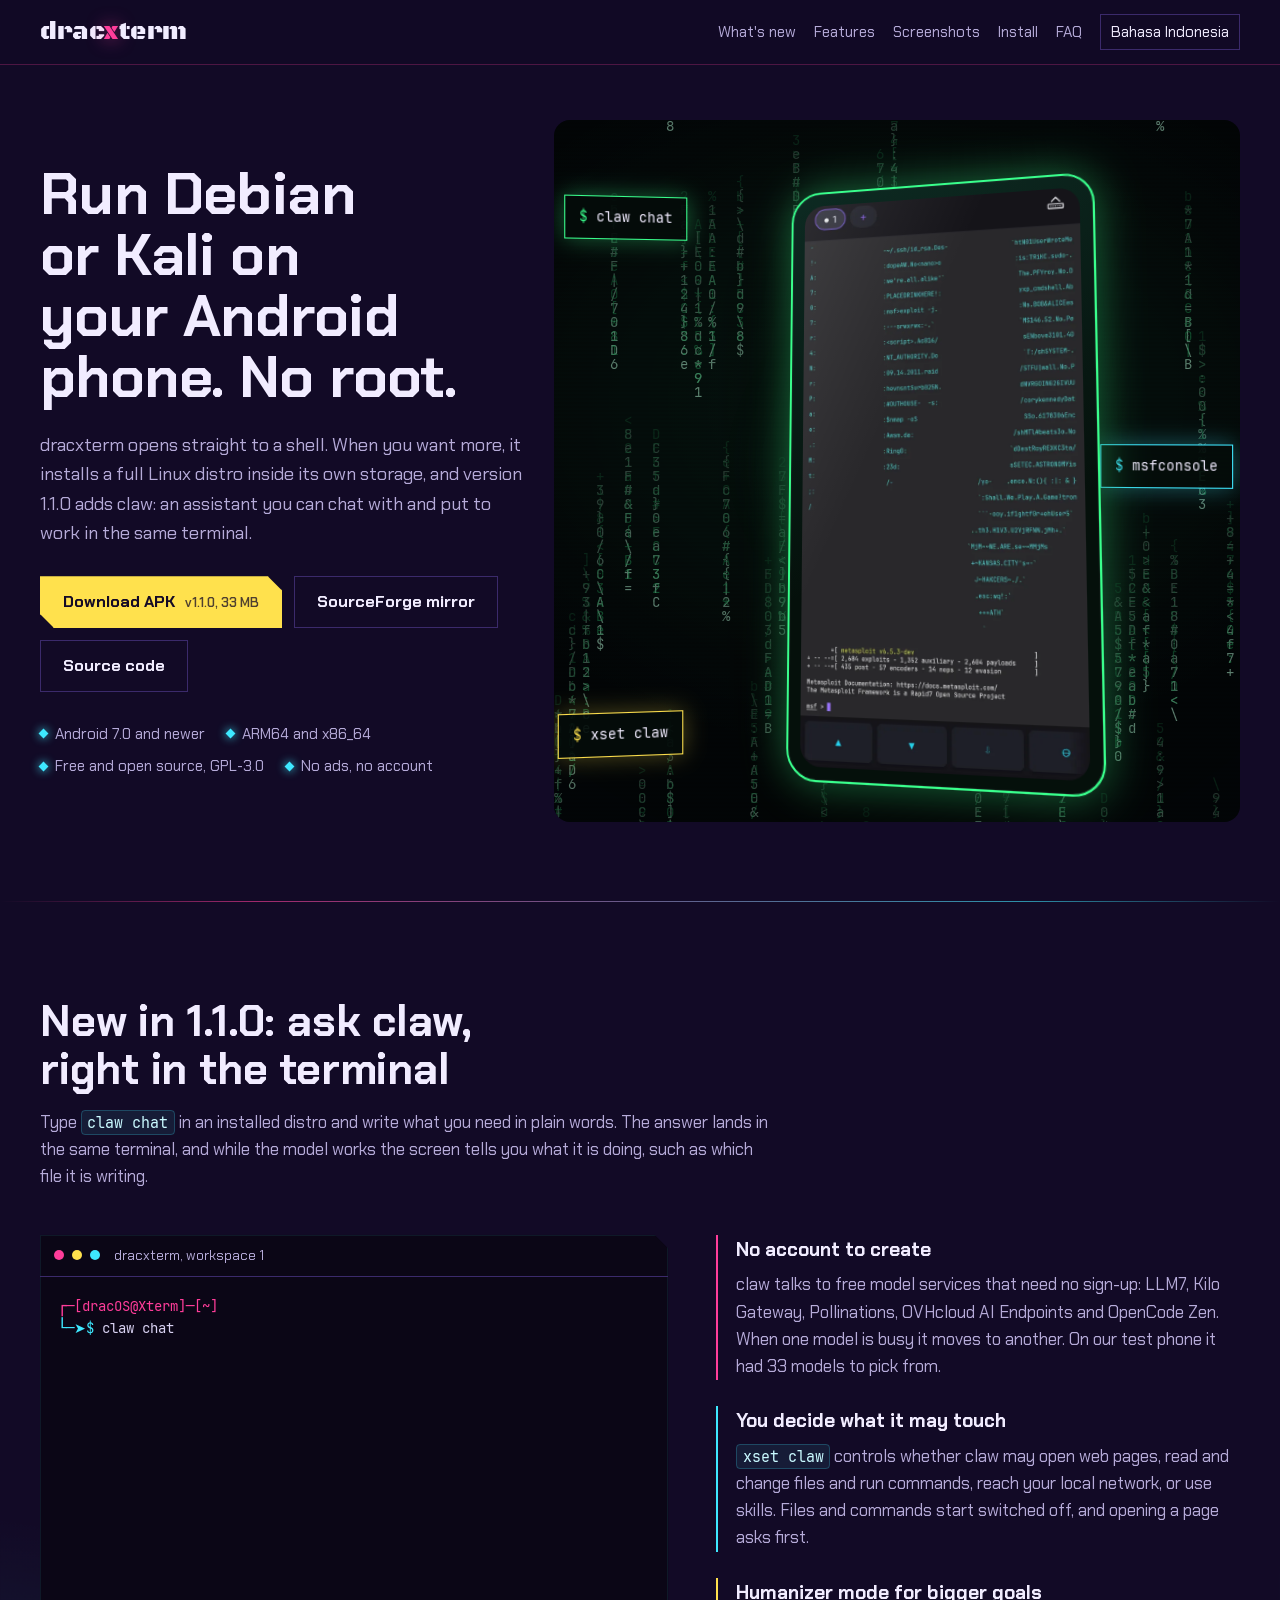
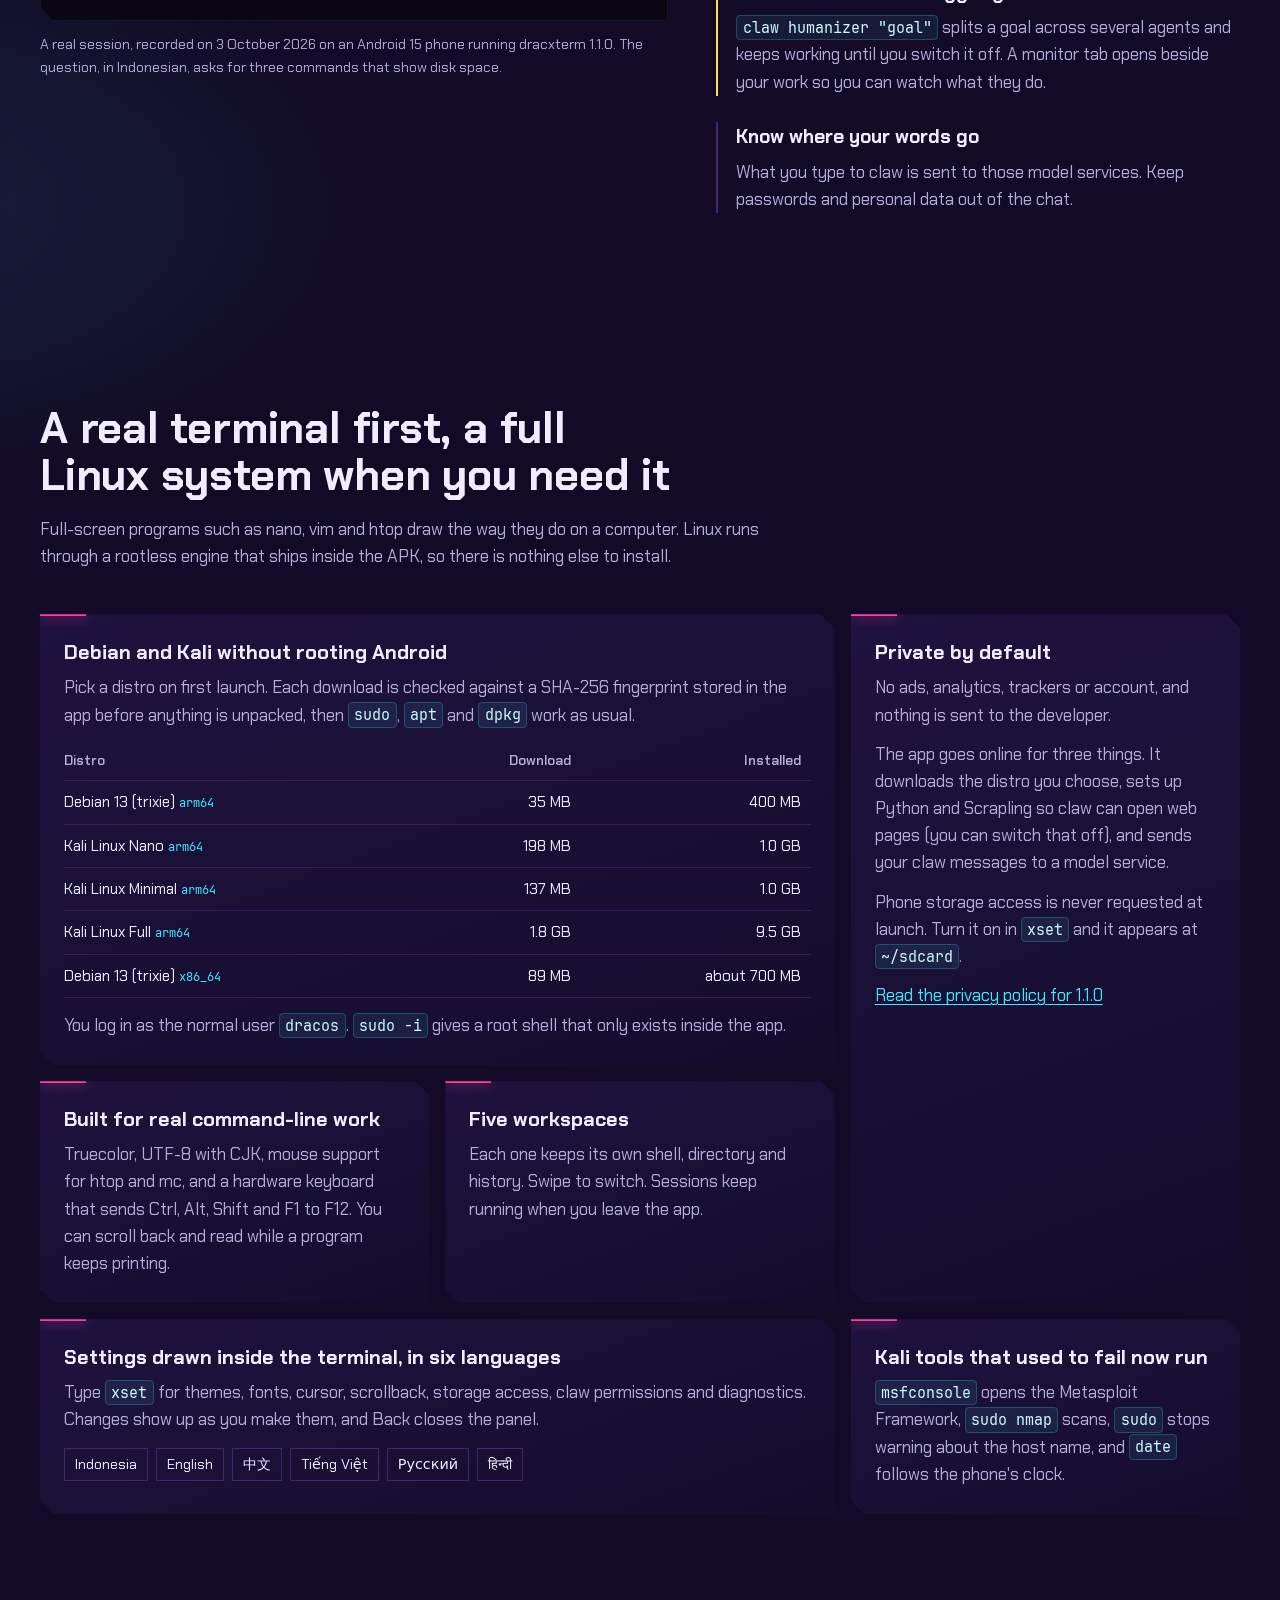
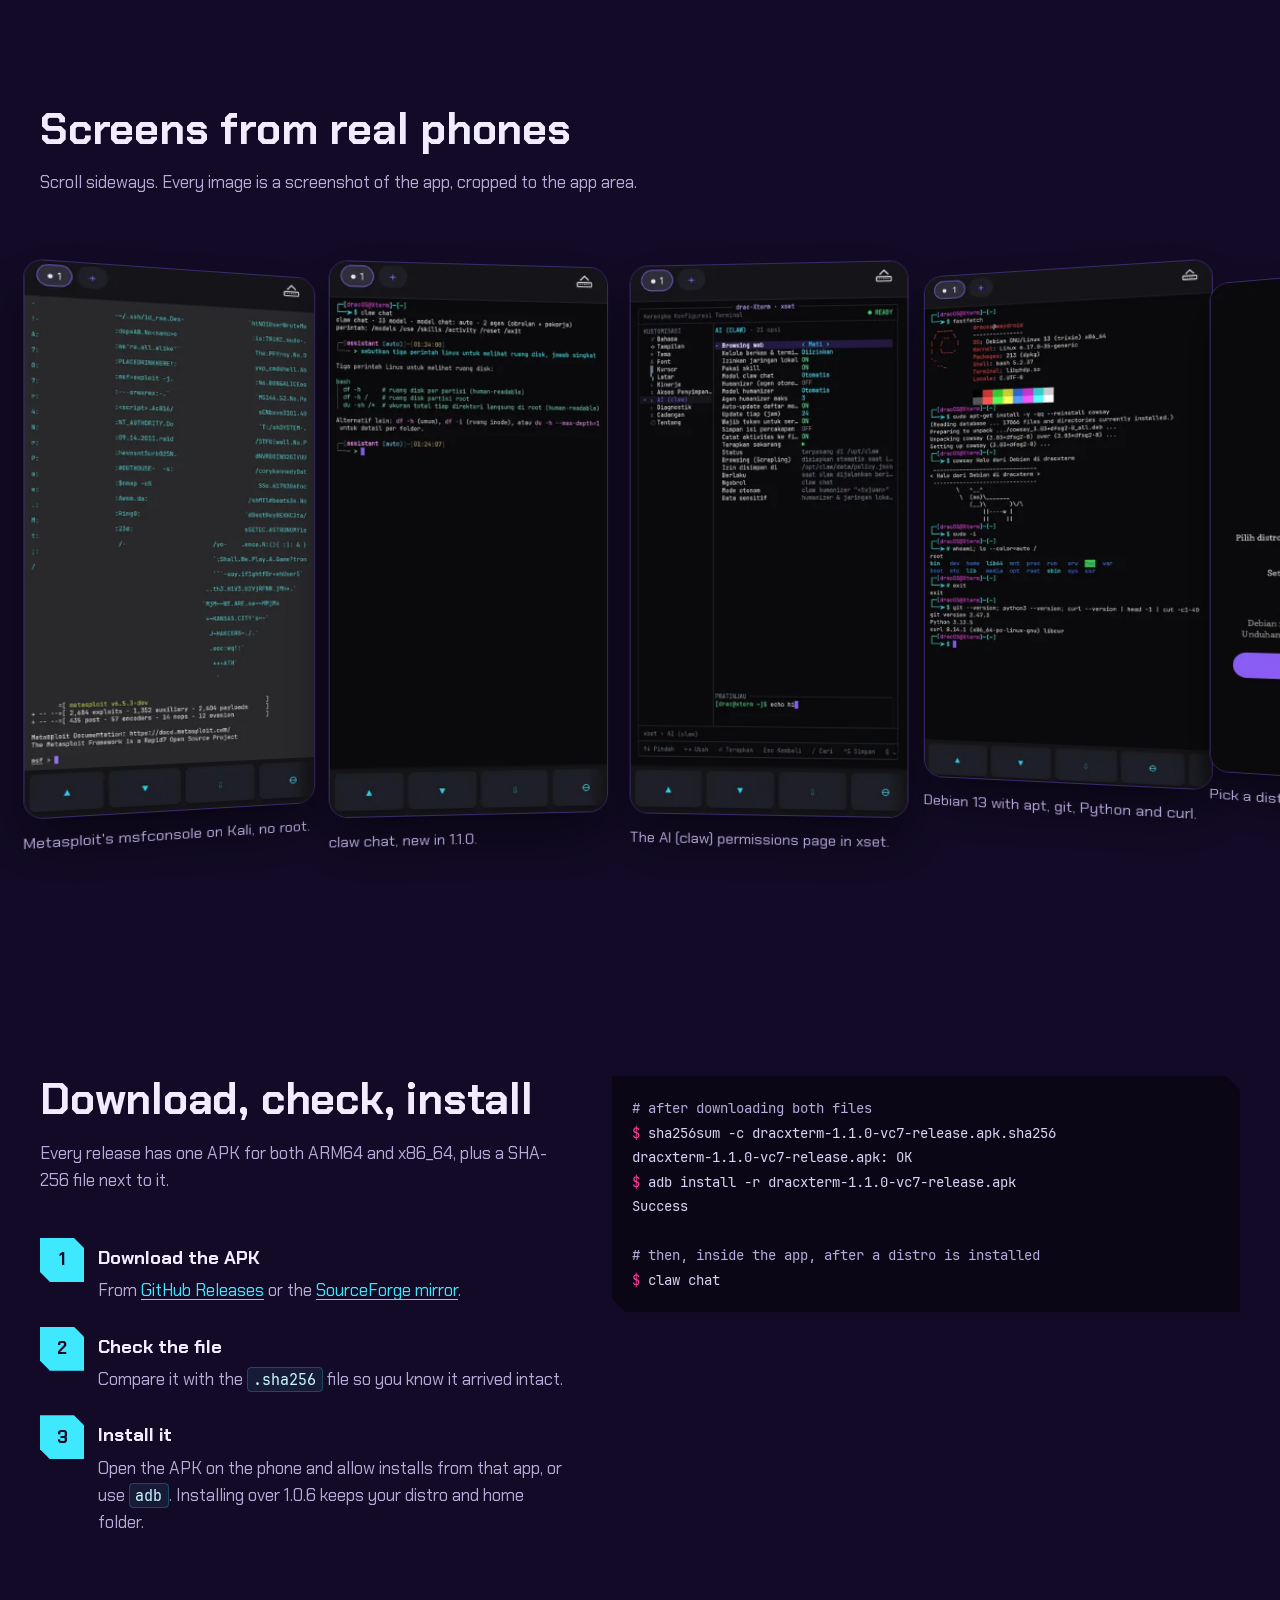
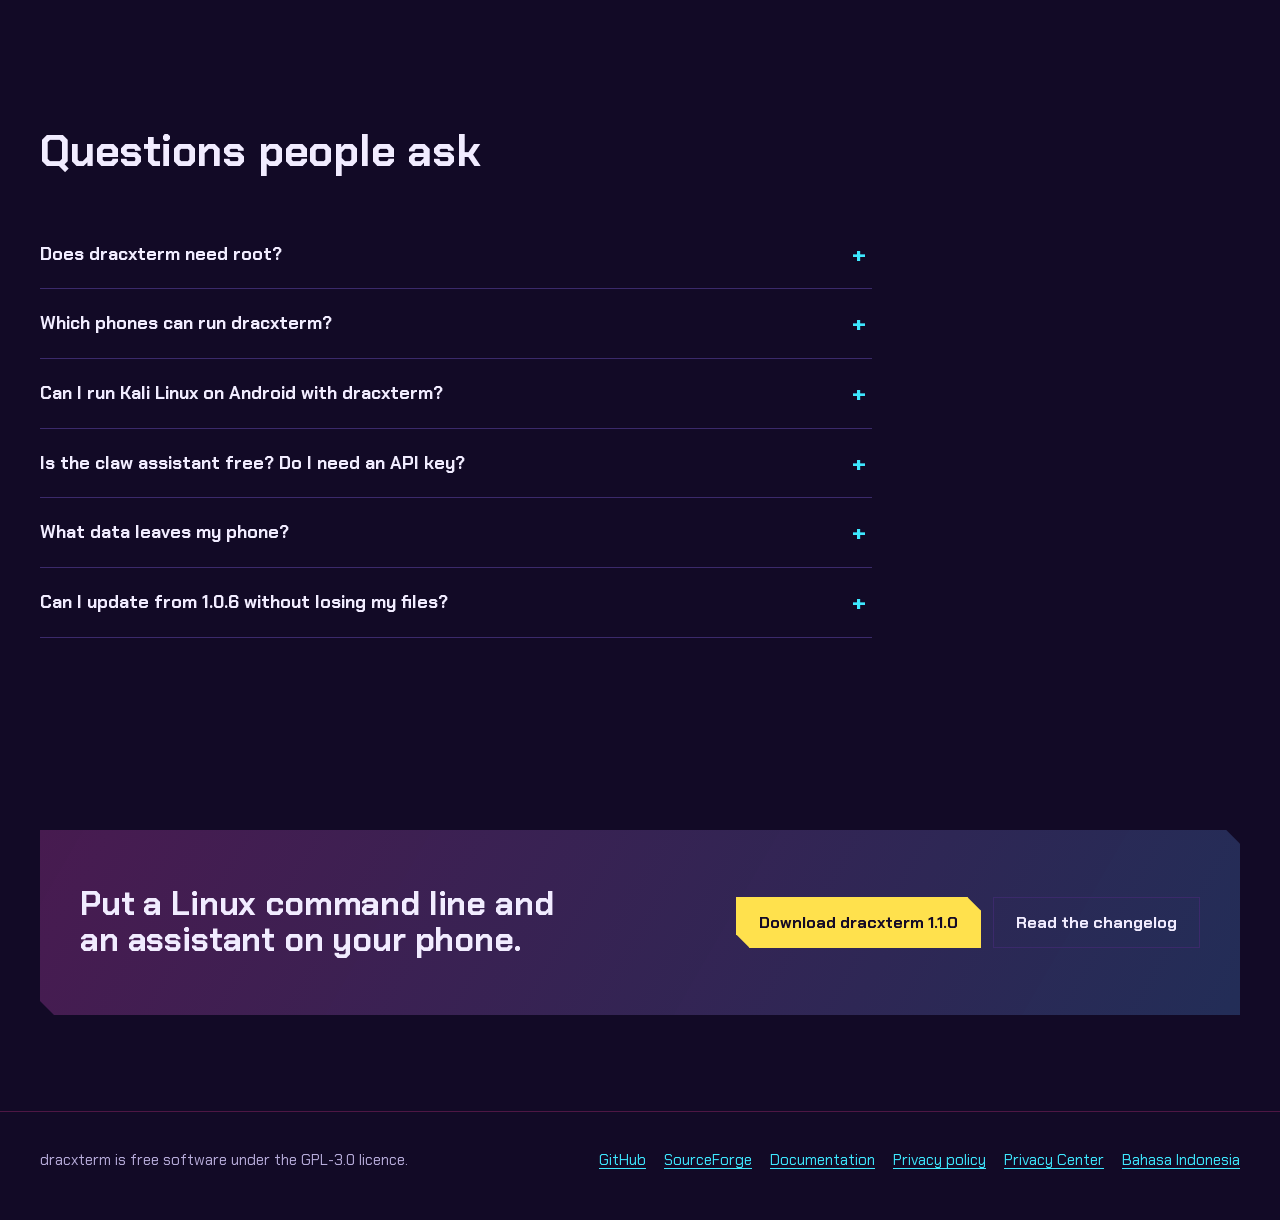
==== commit 90ed39af: "Put Metasploit and a hacker backdrop on the dxterm landing page The hero phone now shows msfconsole," ====
--- a/dxterm/index.html
+++ b/dxterm/index.html
@@ -20,7 +20,7 @@
 
   <link rel="preload" as="font" type="font/woff2" href="./fonts/chakra-petch-700-latin.woff2" crossorigin>
   <link rel="preload" as="font" type="font/woff2" href="./fonts/chakra-petch-400-latin.woff2" crossorigin>
-  <link rel="preload" as="image" href="./img/claw-chat-720.webp" type="image/webp">
+  <link rel="preload" as="image" href="./img/msfconsole-720.webp" type="image/webp">
   <link rel="stylesheet" href="./styles.css">
 
   <meta property="og:type" content="website">
@@ -94,12 +94,14 @@
         "isAccessibleForFree": true,
         "image": "https://exsokamabay.github.io/dxterm/icon-512.png",
         "screenshot": [
+          "https://exsokamabay.github.io/dxterm/img/msfconsole-720.webp",
           "https://exsokamabay.github.io/dxterm/img/claw-chat-720.webp",
           "https://exsokamabay.github.io/dxterm/img/xset-claw-720.webp",
           "https://exsokamabay.github.io/dxterm/img/debian-terminal-720.webp",
           "https://exsokamabay.github.io/dxterm/img/pick-distro-720.webp"
         ],
         "featureList": [
+          "Run Kali tools without root: nmap, and the Metasploit console (msfconsole)",
           "Debian 13 and Kali Linux (Nano, Minimal, Full) without root",
           "claw assistant: chat and give tasks in the terminal using free model services",
           "Up to five workspaces, each with its own shell",
@@ -173,35 +175,16 @@
       </div>
 
       <div class="scene">
+        <canvas class="matrix" aria-hidden="true"></canvas>
+        <div class="scanlines" aria-hidden="true"></div>
         <div class="stage">
-          <div class="layer sun" aria-hidden="true"></div>
-          <div class="layer city" aria-hidden="true">
-            <svg viewBox="0 0 1200 400" preserveAspectRatio="xMidYMax slice" role="presentation">
-              <g fill="#1d0f3d">
-                <path d="M0 400V250h60v-60h40v80h50V160h70v110h30V210h60v190zM330 400V120h80v60h30v220zM470 400V230h50V90h90v140h40v170zM680 400V180h60v-50h50v270zM820 400V240h70V140h60v260zM980 400V200h50v-60h70v260zM1120 400V230h80v170z"/>
-              </g>
-              <g fill="#2a1656">
-                <path d="M20 400V300h90v-40h60v140zM200 400V280h70v-50h60v170zM380 400V310h110v90zM540 400V270h90v-60h40v190zM720 400V300h80v-40h50v140zM900 400V280h70v-30h80v150zM1080 400V310h120v90z"/>
-              </g>
-              <g fill="#3ee8ff" opacity=".75">
-                <rect x="352" y="150" width="8" height="5"/><rect x="372" y="190" width="8" height="5"/><rect x="500" y="120" width="8" height="5"/>
-                <rect x="560" y="160" width="8" height="5"/><rect x="700" y="210" width="8" height="5"/><rect x="845" y="170" width="8" height="5"/>
-                <rect x="1000" y="230" width="8" height="5"/><rect x="130" y="190" width="8" height="5"/>
-              </g>
-              <g fill="#ff3d9a" opacity=".8">
-                <rect x="388" y="230" width="8" height="5"/><rect x="590" y="110" width="8" height="5"/><rect x="760" y="160" width="8" height="5"/>
-                <rect x="930" y="190" width="8" height="5"/><rect x="1060" y="170" width="8" height="5"/><rect x="250" y="240" width="8" height="5"/>
-              </g>
-            </svg>
-          </div>
-          <div class="layer horizon" aria-hidden="true"></div>
-          <div class="layer floor" aria-hidden="true"></div>
+          <div class="layer glow" aria-hidden="true"></div>
           <div class="layer chip chip-a cut" aria-hidden="true"><b>$</b> claw chat</div>
-          <div class="layer chip chip-b cut" aria-hidden="true"><b>$</b> sudo nmap -sn 192.168.1.0/24</div>
+          <div class="layer chip chip-b cut" aria-hidden="true"><b>$</b> msfconsole</div>
           <div class="layer chip chip-c cut" aria-hidden="true"><b>$</b> xset claw</div>
           <figure class="layer phone">
             <div class="phone-frame">
-              <img src="./img/claw-chat-720.webp" srcset="./img/claw-chat-360.webp 360w, ./img/claw-chat-720.webp 720w" sizes="(max-width: 560px) 58vw, 300px" width="720" height="1440" alt="claw chat in dracxterm on an Android phone, answering a question about disk space commands" fetchpriority="high">
+              <img src="./img/msfconsole-720.webp" srcset="./img/msfconsole-360.webp 360w, ./img/msfconsole-720.webp 720w" sizes="(max-width: 560px) 60vw, 300px" width="720" height="1440" alt="The Metasploit Framework console (msfconsole) running in dracxterm on Kali Linux on an Android phone" fetchpriority="high">
             </div>
           </figure>
         </div>
@@ -323,8 +306,8 @@
             </ul>
           </article>
           <article class="panel panel-third cut">
-            <h3>Tools that used to fail now run</h3>
-            <p><code>sudo nmap</code> scans, <code>sudo</code> stops warning about the host name, packages with services install cleanly, and <code>date</code> follows the phone's clock.</p>
+            <h3>Kali tools that used to fail now run</h3>
+            <p><code>msfconsole</code> opens the Metasploit Framework, <code>sudo nmap</code> scans, <code>sudo</code> stops warning about the host name, and <code>date</code> follows the phone's clock.</p>
           </article>
         </div>
       </div>
@@ -338,6 +321,7 @@
         </div>
       </div>
       <div class="shots" tabindex="0" aria-label="Screenshots, scroll horizontally">
+        <figure class="shot"><img src="./img/msfconsole-360.webp" srcset="./img/msfconsole-360.webp 360w, ./img/msfconsole-720.webp 720w" sizes="270px" width="360" height="720" loading="lazy" alt="The Metasploit console (msfconsole) running in dracxterm on Kali Linux"><figcaption>Metasploit's msfconsole on Kali, no root.</figcaption></figure>
         <figure class="shot"><img src="./img/claw-chat-360.webp" srcset="./img/claw-chat-360.webp 360w, ./img/claw-chat-720.webp 720w" sizes="270px" width="360" height="720" loading="lazy" alt="claw chat answering a question in dracxterm"><figcaption>claw chat, new in 1.1.0.</figcaption></figure>
         <figure class="shot"><img src="./img/xset-claw-360.webp" srcset="./img/xset-claw-360.webp 360w, ./img/xset-claw-720.webp 720w" sizes="270px" width="360" height="720" loading="lazy" alt="The AI (claw) page in xset, listing what claw is allowed to do"><figcaption>The AI (claw) permissions page in xset.</figcaption></figure>
         <figure class="shot"><img src="./img/debian-terminal-360.webp" srcset="./img/debian-terminal-360.webp 360w, ./img/debian-terminal-720.webp 720w" sizes="270px" width="360" height="683" loading="lazy" alt="Debian 13 running fastfetch and apt commands inside dracxterm"><figcaption>Debian 13 with apt, git, Python and curl.</figcaption></figure>
--- a/dxterm/styles.css
+++ b/dxterm/styles.css
@@ -75,6 +75,7 @@
   --magenta: #ff3d9a;
   --cyan: #3ee8ff;
   --hazard: #ffe14d;
+  --neon: #39ff8c;
   --fog: #f1ecff;
   --smog: #b6abd9;
   --ink: #150b26;
@@ -266,24 +267,41 @@
   transform: rotate(45deg);
 }
 
-/* ---------- the 3D scene ---------- */
+/* ---------- the hacker scene: matrix rain behind a tilted phone ---------- */
 .scene {
   position: relative;
   height: min(78svh, 720px);
   perspective: 1100px;
-  perspective-origin: 50% 40%;
+  perspective-origin: 50% 42%;
   overflow: hidden;
-  /* fade the scene into the page so the grid never runs under the copy */
-  -webkit-mask-image: linear-gradient(90deg, transparent 0%, #000 14%, #000 92%, transparent 100%),
-                      linear-gradient(180deg, #000 0%, #000 86%, transparent 100%);
-  -webkit-mask-composite: source-in;
-          mask-image: linear-gradient(90deg, transparent 0%, #000 14%, #000 92%, transparent 100%),
-                      linear-gradient(180deg, #000 0%, #000 86%, transparent 100%);
-          mask-composite: intersect;
+  border-radius: 16px;
+  background:
+    radial-gradient(120% 85% at 50% 40%, rgba(57, 255, 140, 0.10), transparent 60%),
+    #04080a;
+}
+/* Falling-code canvas, drawn by app.js. Faded at the edges so it never fights the copy. */
+.matrix {
+  position: absolute;
+  inset: 0;
+  width: 100%;
+  height: 100%;
+  z-index: 0;
+  opacity: 0.5;
+  -webkit-mask-image: radial-gradient(135% 115% at 50% 45%, #000 52%, transparent 100%);
+          mask-image: radial-gradient(135% 115% at 50% 45%, #000 52%, transparent 100%);
+}
+.scanlines {
+  position: absolute;
+  inset: 0;
+  z-index: 1;
+  pointer-events: none;
+  background: repeating-linear-gradient(180deg, rgba(0, 0, 0, 0) 0 2px, rgba(0, 0, 0, 0.22) 2px 4px);
+  opacity: 0.5;
 }
 .stage {
   position: absolute;
   inset: 0;
+  z-index: 2;
   transform-style: preserve-3d;
   transform: rotateX(calc(var(--rx) * 1deg)) rotateY(calc(var(--ry) * 1deg));
   transition: transform 0.25s ease-out;
@@ -293,97 +311,63 @@
   transform-style: preserve-3d;
   will-change: transform;
 }
-.sun {
+.glow {
   left: 50%;
-  top: 6%;
-  width: min(440px, 70%);
-  aspect-ratio: 1;
+  top: 50%;
+  width: 72%;
+  height: 72%;
   border-radius: 50%;
-  background: linear-gradient(180deg, var(--hazard) 0%, #ff8a5c 38%, var(--magenta) 70%, #7c1d9e 100%);
-  -webkit-mask: repeating-linear-gradient(180deg, #000 0 14px, transparent 14px 20px) bottom / 100% 55% no-repeat,
-                linear-gradient(#000, #000) top / 100% 45% no-repeat;
-          mask: repeating-linear-gradient(180deg, #000 0 14px, transparent 14px 20px) bottom / 100% 55% no-repeat,
-                linear-gradient(#000, #000) top / 100% 45% no-repeat;
-  filter: drop-shadow(0 0 40px rgba(255, 61, 154, 0.55));
-  opacity: 0.9;
-  transform: translate3d(-50%, calc(var(--scroll) * 120px), -420px) scale(1.6);
-}
-.city {
-  left: -10%;
-  right: -10%;
-  bottom: 30%;
-  height: 46%;
-  transform: translate3d(0, calc(var(--scroll) * 70px), -260px) scale(1.25);
-}
-.city svg { width: 100%; height: 100%; }
-.floor {
-  left: -40%;
-  right: -40%;
-  bottom: -12%;
-  height: 62%;
-  transform-origin: 50% 0;
-  transform: translate3d(0, 0, -120px) rotateX(74deg);
-  background-image:
-    linear-gradient(rgba(255, 61, 154, 0.8) 2px, transparent 2px),
-    linear-gradient(90deg, rgba(62, 232, 255, 0.55) 2px, transparent 2px);
-  background-size: 64px 64px;
-  -webkit-mask-image: linear-gradient(180deg, transparent 0%, #000 22%, #000 70%, transparent 100%);
-          mask-image: linear-gradient(180deg, transparent 0%, #000 22%, #000 70%, transparent 100%);
-  animation: floor-run 2.6s linear infinite;
-}
-@keyframes floor-run { to { background-position: 0 64px, 0 0; } }
-.horizon {
-  left: -20%;
-  right: -20%;
-  bottom: 50%;
-  height: 2px;
-  background: var(--hazard);
-  box-shadow: 0 0 22px 4px rgba(255, 225, 77, 0.55);
-  transform: translateZ(-200px);
+  background: radial-gradient(closest-side, rgba(57, 255, 140, 0.28), transparent 70%);
+  filter: blur(26px);
+  transform: translate3d(-50%, -50%, -200px);
 }
 
 .phone {
-  left: 52%;
-  top: 46%;
-  width: min(280px, 44%);
-  transform: translate3d(-50%, calc(-50% + var(--scroll) * -60px), 90px) rotateY(-20deg) rotateX(7deg) rotateZ(-2deg);
+  left: 50%;
+  top: 48%;
+  width: min(300px, 58%);
+  transform: translate3d(-50%, calc(-50% + var(--scroll) * -50px), 60px) rotateY(-14deg) rotateX(6deg) rotateZ(-1.5deg);
 }
 .phone-frame {
   position: relative;
   padding: 12px;
   border-radius: 30px;
-  background: linear-gradient(160deg, #2a1c52, #0f0820 60%);
-  border: 2px solid var(--cyan);
+  background: linear-gradient(160deg, #0d2a22, #05100b 60%);
+  border: 2px solid var(--neon);
   box-shadow:
     0 0 0 1px rgba(255, 255, 255, 0.04) inset,
-    0 0 40px rgba(62, 232, 255, 0.45),
-    -30px 40px 80px rgba(0, 0, 0, 0.55);
-}
-.phone-frame img { border-radius: 20px; width: 100%; }
+    0 0 42px rgba(57, 255, 140, 0.40),
+    -26px 40px 80px rgba(0, 0, 0, 0.6);
+}
+.phone-frame img { border-radius: 20px; width: 100%; display: block; }
 .phone-frame::after {
   /* glass sheen */
   content: "";
   position: absolute;
   inset: 12px;
   border-radius: 20px;
-  background: linear-gradient(115deg, rgba(255, 255, 255, 0.13) 0%, transparent 35%);
+  background: linear-gradient(115deg, rgba(255, 255, 255, 0.10) 0%, transparent 35%);
   pointer-events: none;
 }
 
 .chip {
   font-family: var(--mono);
-  font-size: clamp(0.72rem, 1.1vw, 0.88rem);
+  font-size: clamp(0.72rem, 1.05vw, 0.85rem);
   white-space: nowrap;
-  padding: 10px 14px;
-  background: rgba(21, 11, 38, 0.86);
-  border: 1px solid var(--magenta);
+  padding: 9px 13px;
+  background: rgba(4, 12, 9, 0.9);
+  border: 1px solid var(--neon);
   color: var(--fog);
-  box-shadow: 0 0 24px rgba(255, 61, 154, 0.35);
-}
-.chip b { color: var(--cyan); font-weight: 500; }
-.chip-a { left: 14%; top: 16%; transform: translate3d(0, calc(var(--scroll) * -140px), 180px) rotateY(-14deg); }
-.chip-b { left: 40%; bottom: 24%; transform: translate3d(0, calc(var(--scroll) * -90px), 200px) rotateY(-18deg); border-color: var(--cyan); box-shadow: 0 0 24px rgba(62, 232, 255, 0.35); }
-.chip-c { left: 12%; bottom: 22%; transform: translate3d(0, calc(var(--scroll) * -200px), 240px) rotateY(-10deg); border-color: var(--hazard); box-shadow: 0 0 24px rgba(255, 225, 77, 0.3); }
+  box-shadow: 0 0 22px rgba(57, 255, 140, 0.35);
+}
+.chip b { color: var(--neon); font-weight: 500; }
+/* Chips float in the side gutters, clear of the phone screen. Z is kept small so the
+   perspective does not push them off the edge, and each is inset from the border. */
+.chip-a { left: 24px; top: 12%; transform: translate3d(0, calc(var(--scroll) * -110px), 40px) rotateY(7deg); }
+.chip-b { right: 24px; top: 46%; transform: translate3d(0, calc(var(--scroll) * -70px), 50px) rotateY(-7deg); border-color: var(--cyan); box-shadow: 0 0 22px rgba(62, 232, 255, 0.35); }
+.chip-b b { color: var(--cyan); }
+.chip-c { left: 24px; bottom: 12%; transform: translate3d(0, calc(var(--scroll) * -150px), 60px) rotateY(7deg); border-color: var(--hazard); box-shadow: 0 0 22px rgba(255, 225, 77, 0.3); }
+.chip-c b { color: var(--hazard); }
 
 /* ---------- sections ---------- */
 section { scroll-margin-top: 80px; }
@@ -637,18 +621,14 @@
 }
 @media (max-width: 560px) {
   body { font-size: 1rem; }
-  .scene {
-    height: 460px;
-    -webkit-mask-image: linear-gradient(180deg, #000 0%, #000 88%, transparent 100%);
-            mask-image: linear-gradient(180deg, #000 0%, #000 88%, transparent 100%);
-  }
+  .scene { height: 480px; }
   .phone {
     left: 50%;
-    width: 54%;
-    transform: translate3d(-50%, calc(-50% + var(--scroll) * -40px), 60px) rotateY(-12deg) rotateX(6deg);
+    width: 60%;
+    transform: translate3d(-50%, calc(-50% + var(--scroll) * -40px), 40px) rotateY(-10deg) rotateX(5deg);
   }
-  .chip-a { left: 8%; top: 8%; transform: translate3d(0, calc(var(--scroll) * -60px), 60px); }
-  .chip-c { left: auto; right: 6%; bottom: 12%; transform: translate3d(0, calc(var(--scroll) * -80px), 120px); }
+  .chip-a { left: 0; top: 7%; transform: translate3d(0, calc(var(--scroll) * -60px), 60px); }
+  .chip-c { left: 0; bottom: 9%; transform: translate3d(0, calc(var(--scroll) * -80px), 90px); }
   .chip-b { display: none; }
   .section { padding-block: 72px; }
   .callout { padding: 36px 22px; }
@@ -659,8 +639,9 @@
 
 @media (prefers-reduced-motion: reduce) {
   html { scroll-behavior: auto; }
-  .floor, .caret { animation: none; }
+  .caret { animation: none; }
   .stage, .shot { transition: none; }
+  .matrix { opacity: 0.35; }
 }
 
 .sr-only {
